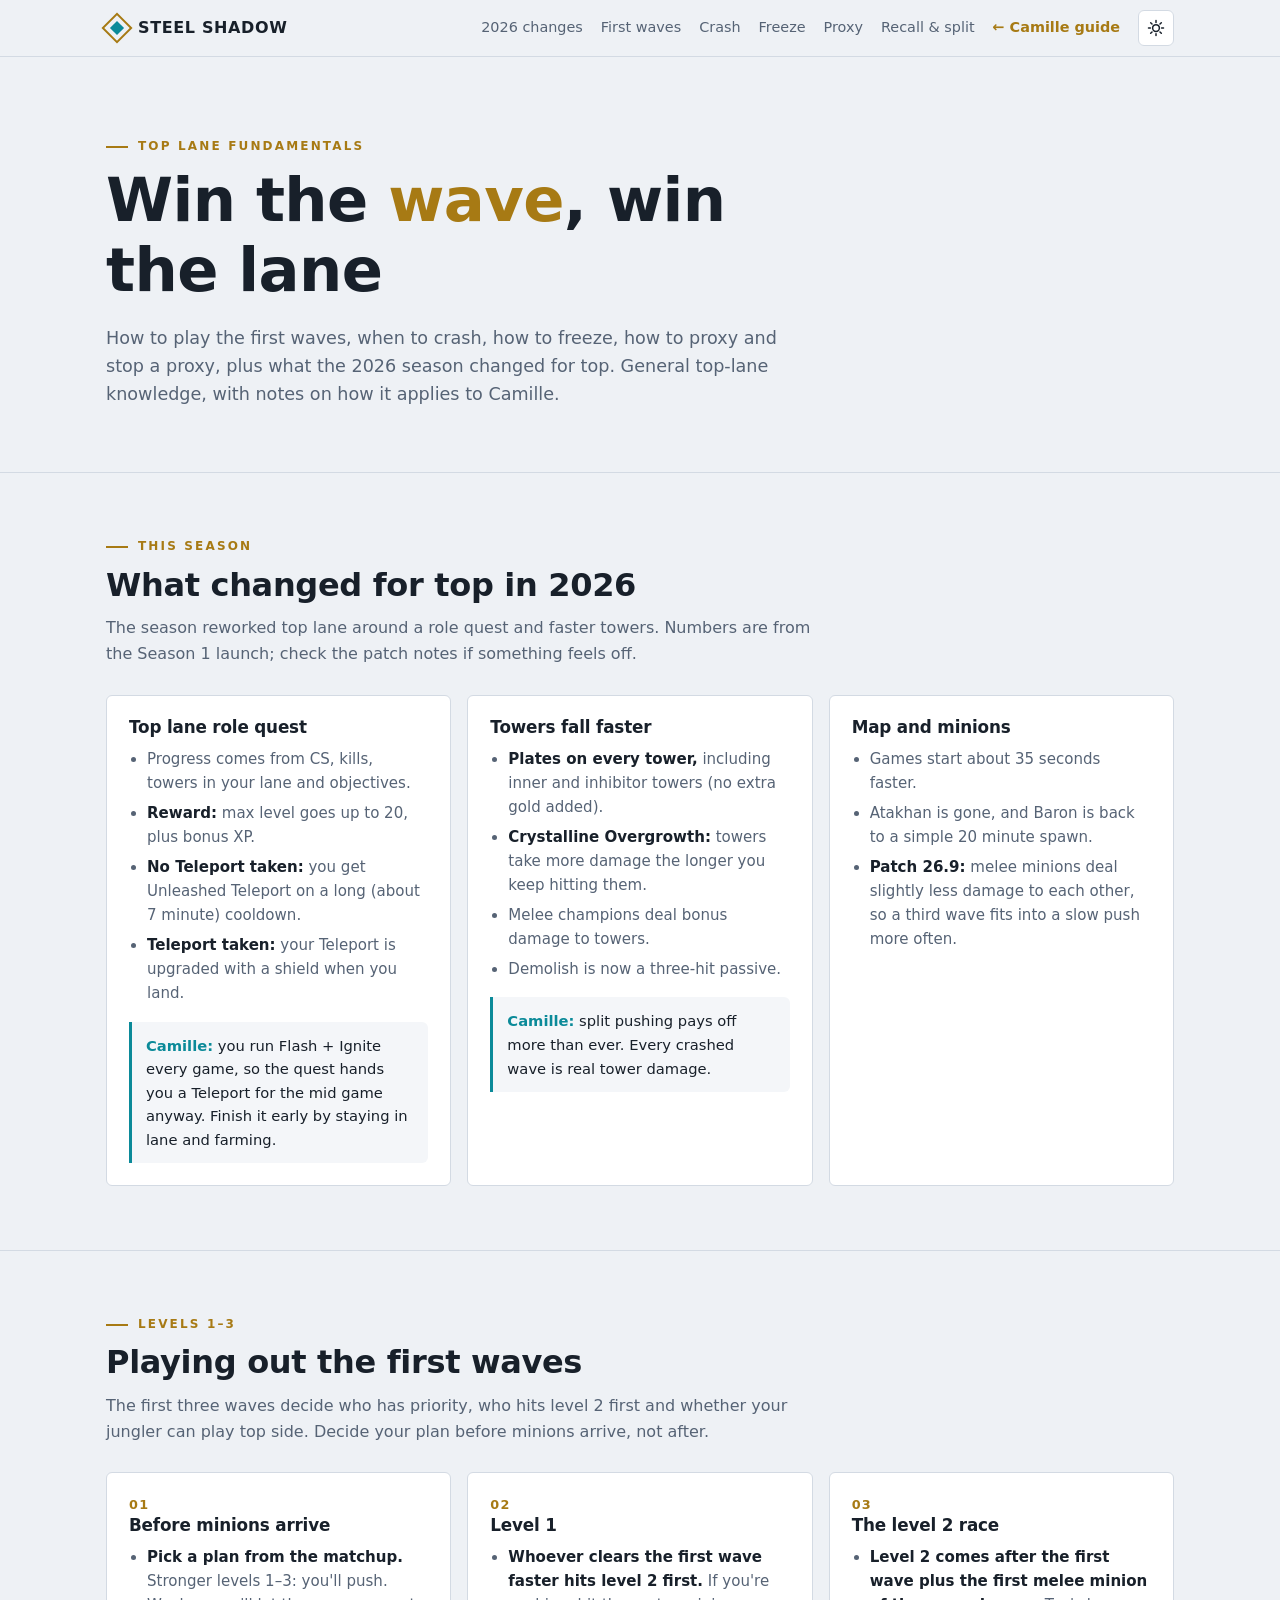
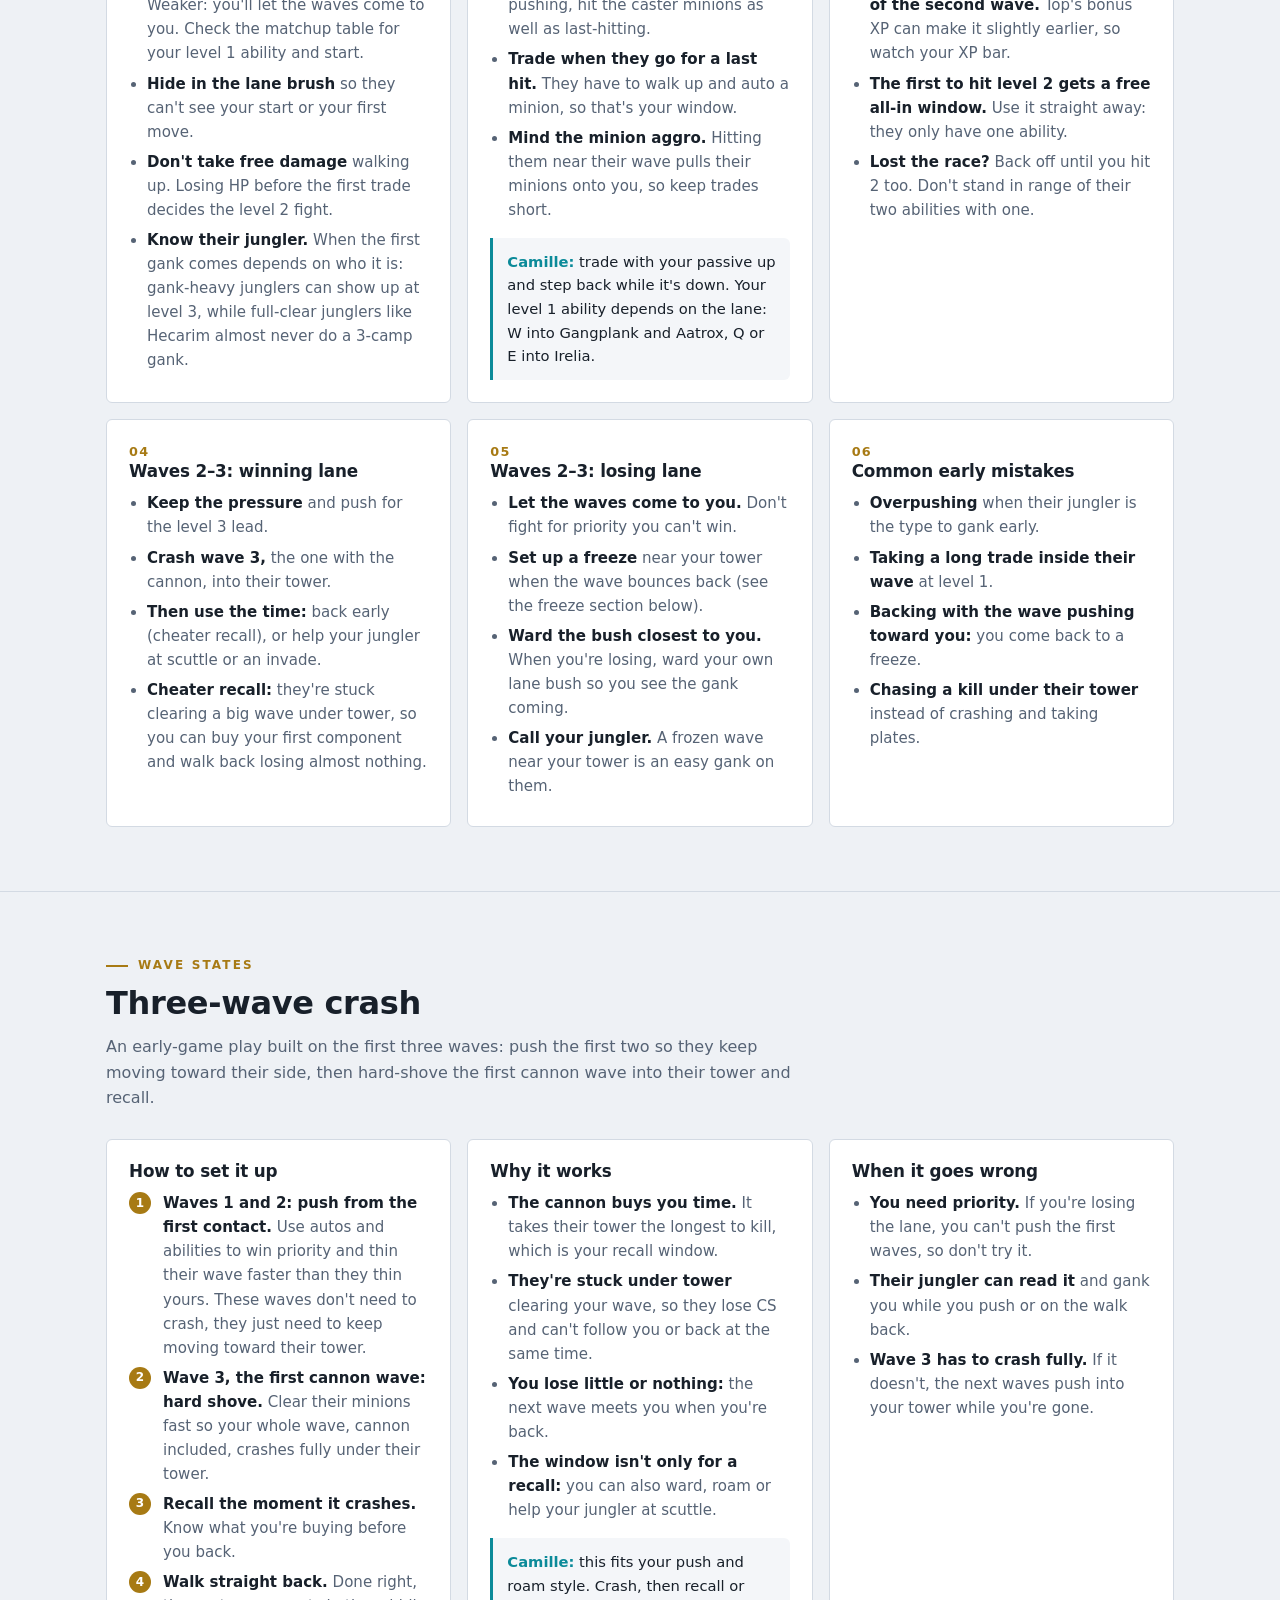
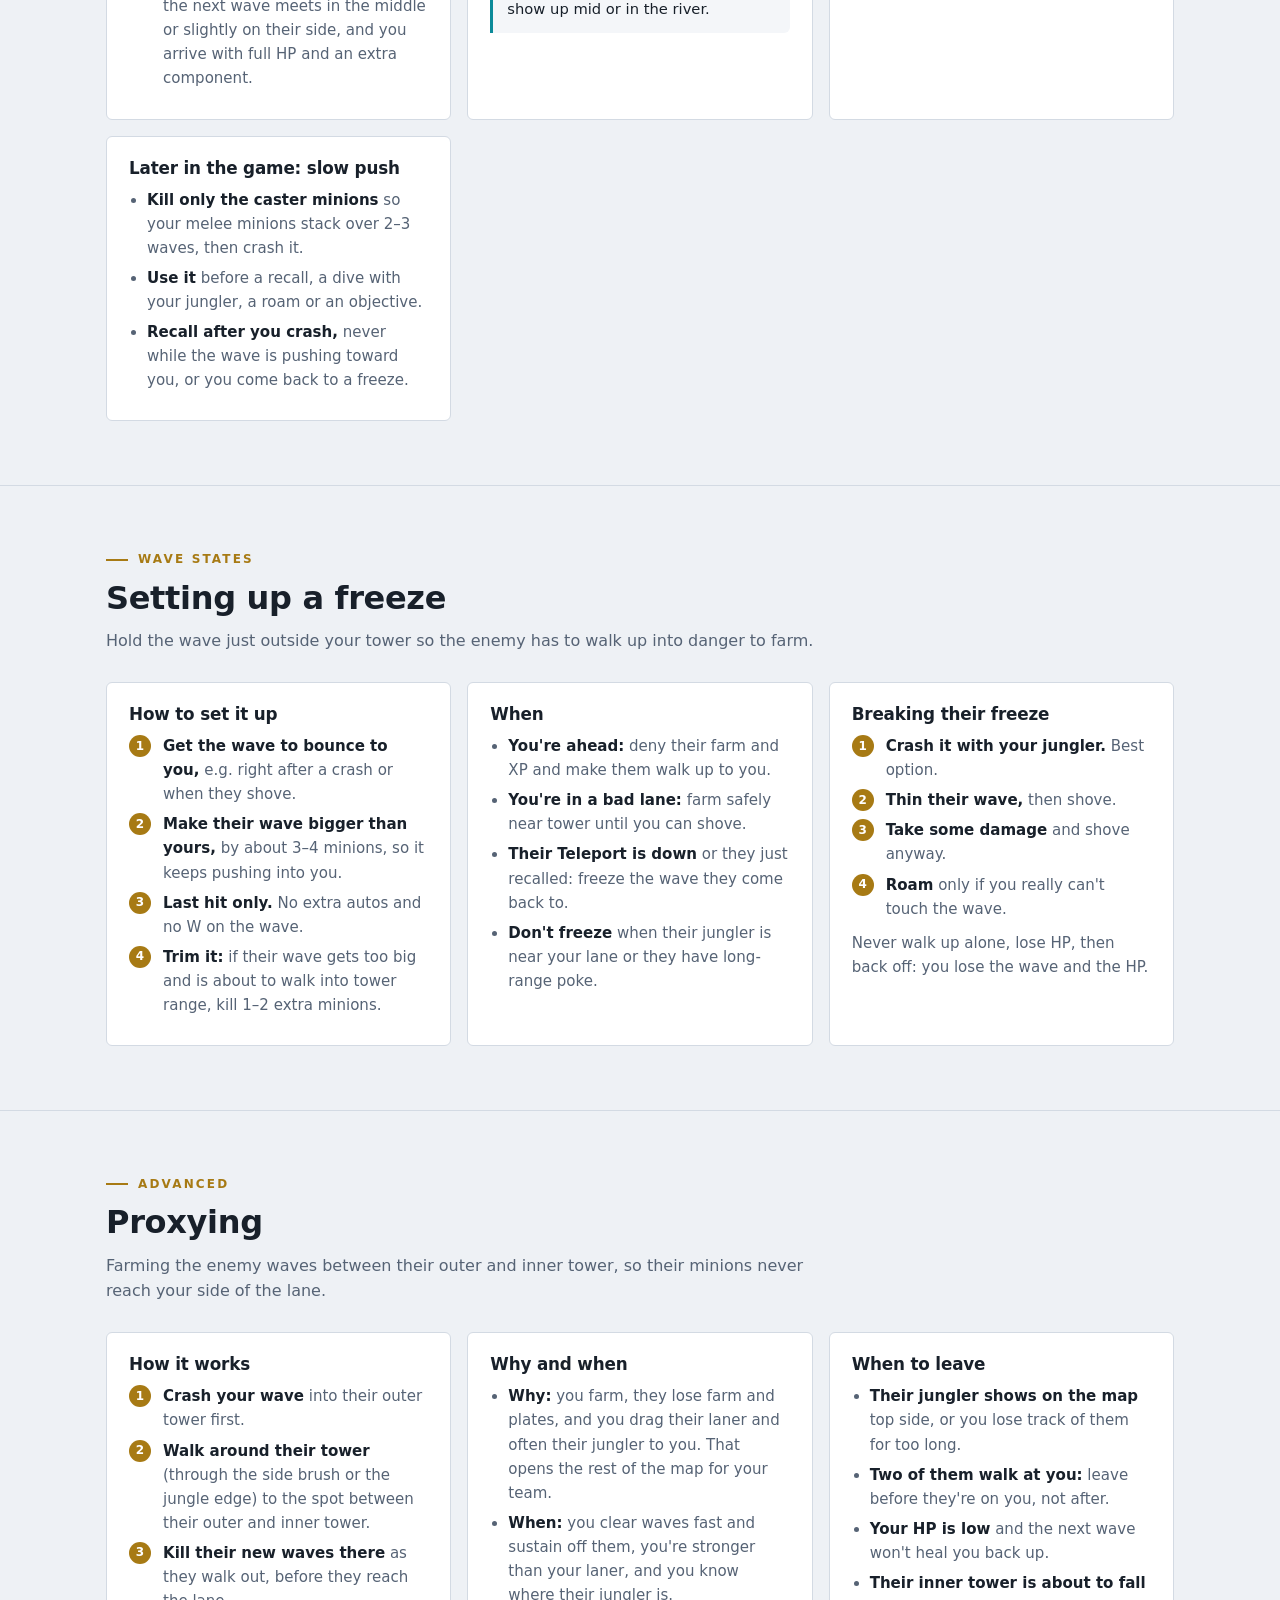
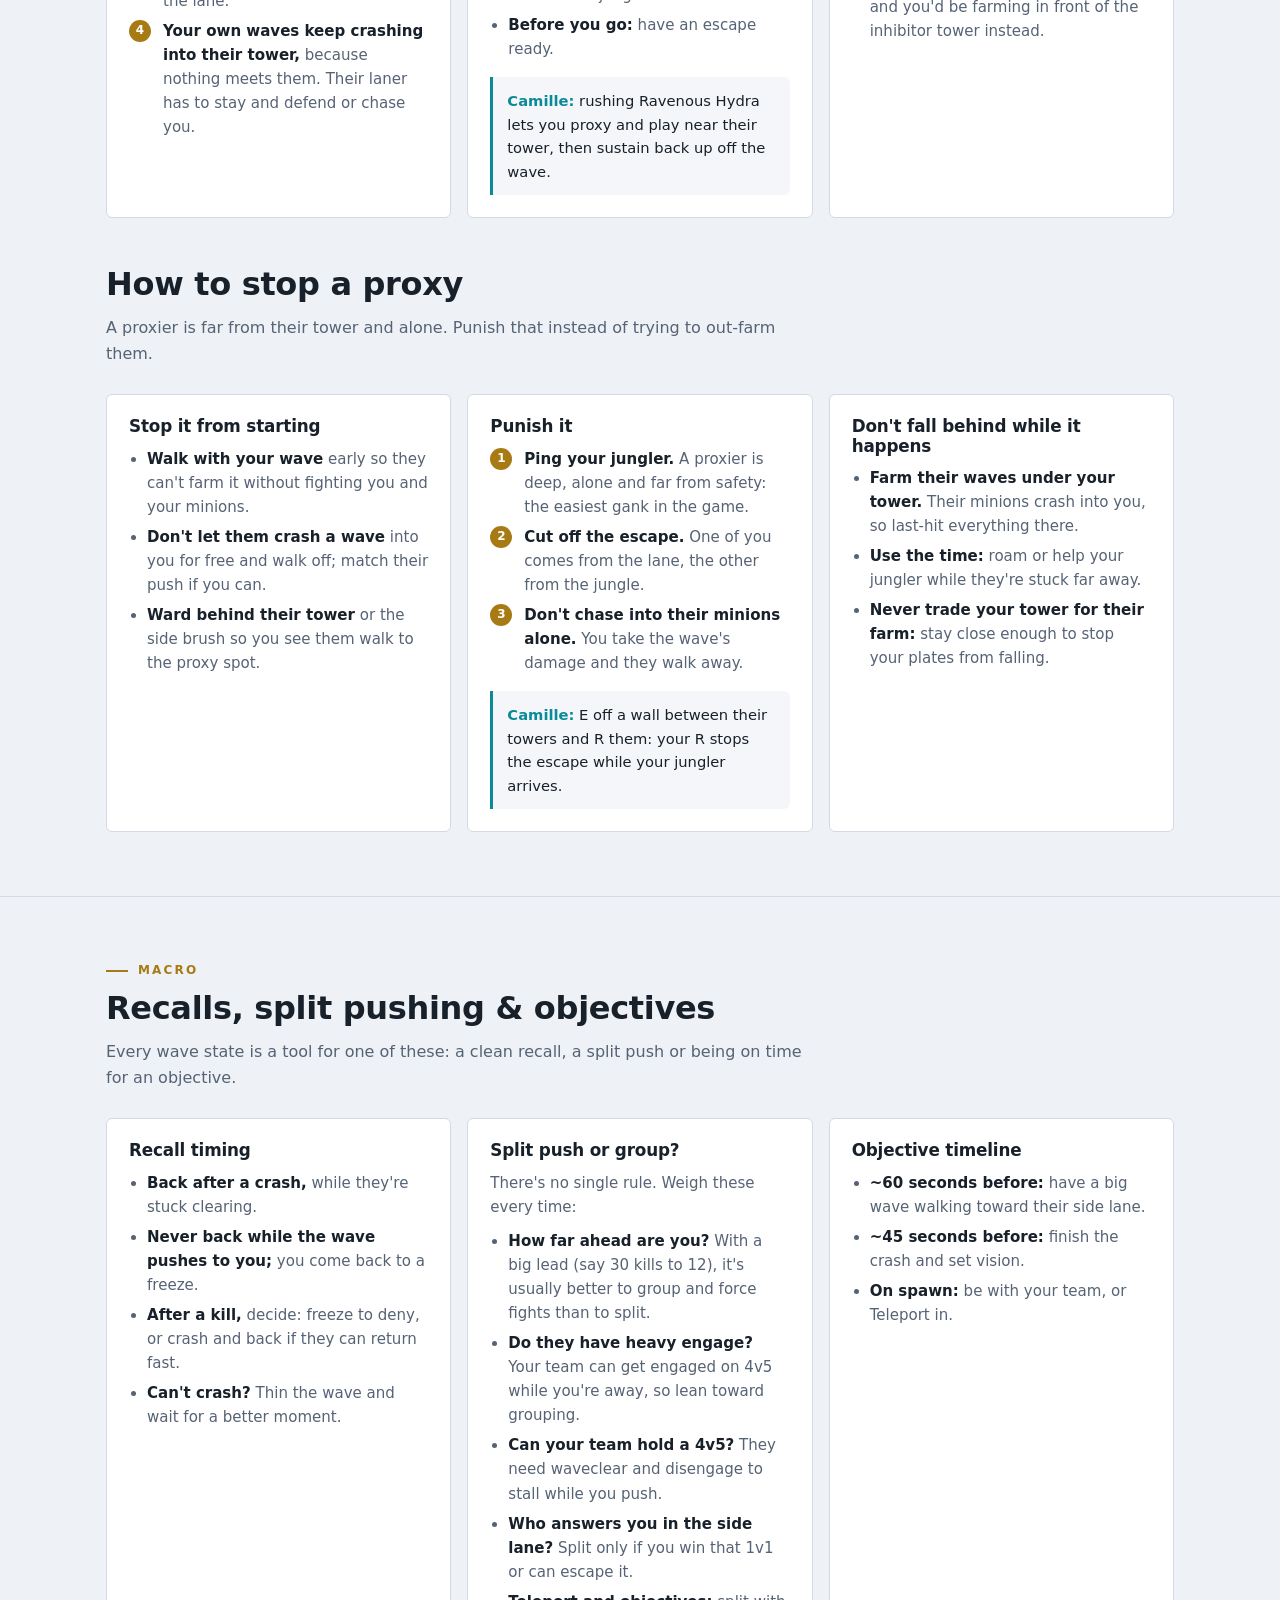
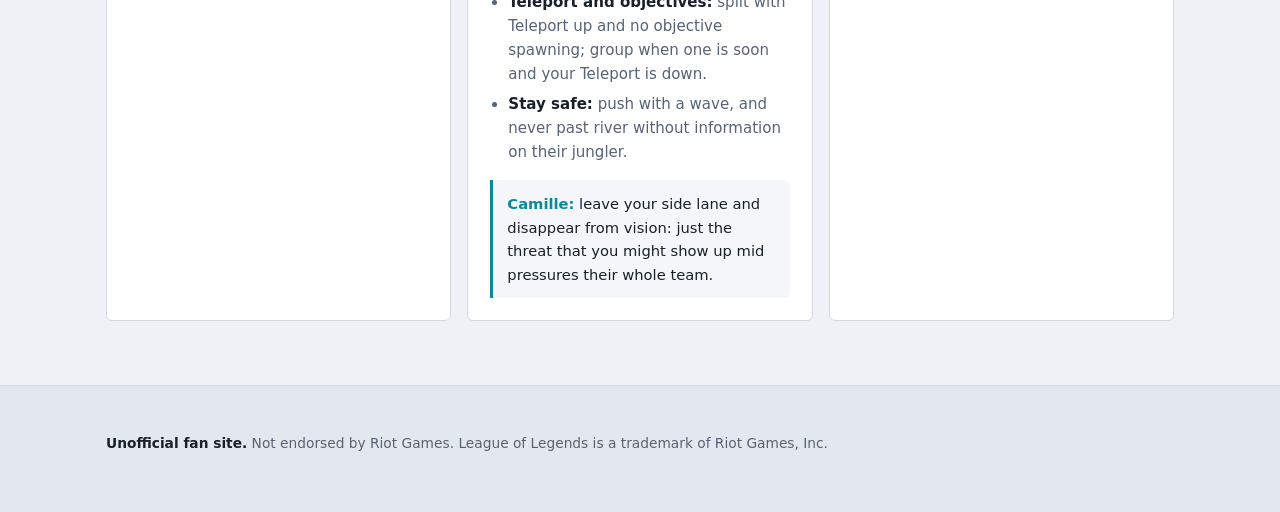
==== top-lane.html @ 6f28c581 "Add files via upload" ====
<!doctype html>
<html lang="en">
<head>
<meta charset="utf-8">
<meta name="viewport" content="width=device-width, initial-scale=1">
<title>Top Lane Fundamentals</title>
<meta name="description" content="Top lane wave management: three-wave crashes, freezing, proxying, recalls and split pushing, from a Grandmaster-peak Camille one-trick.">
<meta name="theme-color" content="#0f1419">
<meta property="og:type" content="website">
<meta property="og:url" content="https://holymolystar.github.io/camille-guide/top-lane.html">
<meta property="og:title" content="Top Lane Fundamentals">
<meta property="og:description" content="Wave management: three-wave crashes, freezing, proxying, recalls and split pushing.">
<meta property="og:image" content="https://holymolystar.github.io/camille-guide/og-image.png">
<meta name="twitter:card" content="summary_large_image">
<link rel="icon" type="image/svg+xml" href="data:image/svg+xml,%3Csvg xmlns='http://www.w3.org/2000/svg' viewBox='0 0 64 64'%3E%3Crect width='64' height='64' rx='12' fill='%230f1419'/%3E%3Cpolygon points='32,6 58,32 32,58 6,32' fill='none' stroke='%23d8b25a' stroke-width='5'/%3E%3Cpolygon points='32,20 44,32 32,44 20,32' fill='%234fd1e0'/%3E%3C/svg%3E">
<style>
  :root {
    --bg: #0f1419; --bg-2: #161d25; --surface: #1b232d; --surface-2: #222c38;
    --line: #2f3b49; --line-strong: #46556a; --text: #e6ebf0; --text-dim: #9aa7b6;
    --accent: #d8b25a; --accent-2: #4fd1e0; --accent-ink: #11161c;
    --shadow: 0 10px 30px rgba(0,0,0,.35); --radius: 6px;
    color-scheme: dark;
  }
  :root[data-theme="light"] {
    --bg: #eef1f5; --bg-2: #e3e8ee; --surface: #ffffff; --surface-2: #f4f6f9;
    --line: #d3dae3; --line-strong: #aeb9c7; --text: #18202a; --text-dim: #566375;
    --accent: #a77a14; --accent-2: #0b8a99; --accent-ink: #ffffff;
    --shadow: 0 10px 30px rgba(20,30,45,.10);
    color-scheme: light;
  }
  @media (prefers-color-scheme: light) {
    :root:not([data-theme="dark"]) {
      --bg: #eef1f5; --bg-2: #e3e8ee; --surface: #ffffff; --surface-2: #f4f6f9;
      --line: #d3dae3; --line-strong: #aeb9c7; --text: #18202a; --text-dim: #566375;
      --accent: #a77a14; --accent-2: #0b8a99; --accent-ink: #ffffff;
      --shadow: 0 10px 30px rgba(20,30,45,.10);
      color-scheme: light;
    }
  }
  * { box-sizing: border-box; }
  html { scroll-behavior: smooth; }
  body { margin: 0; background: var(--bg); color: var(--text);
    font: 16px/1.6 "Inter", "Segoe UI", system-ui, -apple-system, Roboto, Helvetica, Arial, sans-serif; -webkit-font-smoothing: antialiased; }
  a { color: var(--accent-2); }
  .wrap { max-width: 1100px; margin: 0 auto; padding: 0 16px; }
  section { padding: 64px 0; border-top: 1px solid var(--line); }
  h1, h2, h3 { line-height: 1.15; letter-spacing: -.01em; margin: 0; }
  h2 { font-size: clamp(1.5rem, 3vw, 2rem); }
  .eyebrow { font-size: .75rem; font-weight: 700; letter-spacing: .18em; text-transform: uppercase; color: var(--accent);
    margin-bottom: 10px; display: flex; align-items: center; gap: 10px; }
  .eyebrow::before { content: ""; width: 22px; height: 2px; background: var(--accent); }
  .section-lead { color: var(--text-dim); max-width: 70ch; margin: 12px 0 28px; }

  .topbar { position: sticky; top: 0; z-index: 50; background: color-mix(in srgb, var(--bg) 85%, transparent);
    backdrop-filter: blur(10px); border-bottom: 1px solid var(--line); }
  .topbar .wrap { display: flex; align-items: center; justify-content: space-between; height: 56px; gap: 12px; }
  .brand { display: flex; align-items: center; gap: 10px; font-weight: 700; letter-spacing: .04em; color: var(--text); text-decoration: none; }
  .brand-mark { width: 22px; height: 22px; position: relative; }
  .brand-mark::before, .brand-mark::after { content: ""; position: absolute; inset: 0; border: 2px solid var(--accent); transform: rotate(45deg); }
  .brand-mark::after { inset: 6px; background: var(--accent-2); border: 0; }
  .nav { display: flex; gap: 18px; align-items: center; }
  .nav a { color: var(--text-dim); text-decoration: none; font-size: .9rem; }
  .nav a:hover { color: var(--text); }
  .nav a.back { color: var(--accent); font-weight: 700; }
  @media (max-width: 760px) { .nav a:not(.back) { display: none; } }
  .icon-btn { background: var(--surface); color: var(--text); border: 1px solid var(--line); width: 36px; height: 36px;
    border-radius: var(--radius); cursor: pointer; display: grid; place-items: center; }
  .icon-btn:hover { border-color: var(--accent); }

  .hero { padding: 80px 0 64px; border-top: 0; }
  .hero h1 { font-size: clamp(2.2rem, 5.5vw, 3.8rem); font-weight: 800; max-width: 16ch; }
  .hero h1 span { color: var(--accent); }
  .hero p { color: var(--text-dim); font-size: 1.1rem; max-width: 60ch; margin: 18px 0 0; }

  .grid { display: grid; gap: 16px; grid-template-columns: repeat(auto-fit, minmax(280px, 1fr)); }
  .card { background: var(--surface); border: 1px solid var(--line); border-radius: var(--radius); padding: 22px; }
  .card h3 { font-size: 1.05rem; }
  .card .num { font-size: .8rem; font-weight: 800; color: var(--accent); letter-spacing: .1em; }
  .card ul, .card ol { margin: 10px 0 0; padding-left: 18px; color: var(--text-dim); font-size: .94rem; }
  .card li { margin-bottom: 6px; }
  .card li b { color: var(--text); }
  .card p { color: var(--text-dim); margin: 10px 0 0; font-size: .94rem; }
  .camille { margin-top: 16px; padding: 12px 14px; border-left: 3px solid var(--accent-2); background: var(--surface-2);
    border-radius: 0 var(--radius) var(--radius) 0; font-size: .92rem; color: var(--text); }
  .camille b { color: var(--accent-2); }
  .steps { counter-reset: s; list-style: none; padding: 0 !important; }
  .steps li { counter-increment: s; position: relative; padding-left: 34px; }
  .steps li::before { content: counter(s); position: absolute; left: 0; top: 1px; width: 22px; height: 22px; border-radius: 50%;
    background: var(--accent); color: var(--accent-ink); font-size: .75rem; font-weight: 800; display: grid; place-items: center; }

  footer { border-top: 1px solid var(--line); padding: 32px 0 44px; color: var(--text-dim); font-size: .86rem; background: var(--bg-2); }
  footer ul { margin: 8px 0 0; padding-left: 18px; }
  footer b { color: var(--text); }
</style>
</head>
<body>
<header class="topbar">
  <div class="wrap">
    <a class="brand" href="./"><span class="brand-mark" aria-hidden="true"></span> STEEL SHADOW</a>
    <nav class="nav">
      <a href="#season">2026 changes</a>
      <a href="#first-waves">First waves</a>
      <a href="#crash">Crash</a>
      <a href="#freeze">Freeze</a>
      <a href="#proxy">Proxy</a>
      <a href="#macro">Recall &amp; split</a>
      <a class="back" href="./">← Camille guide</a>
      <button class="icon-btn" id="themeToggle" type="button" aria-label="Toggle light and dark mode" title="Toggle theme">
        <svg width="18" height="18" viewBox="0 0 24 24" fill="none" stroke="currentColor" stroke-width="2" stroke-linecap="round"><circle cx="12" cy="12" r="4.5"/><path d="M12 2v2.5M12 19.5V22M2 12h2.5M19.5 12H22M4.9 4.9l1.8 1.8M17.3 17.3l1.8 1.8M4.9 19.1l1.8-1.8M17.3 6.7l1.8-1.8"/></svg>
      </button>
    </nav>
  </div>
</header>

<main>
  <section class="hero">
    <div class="wrap">
      <div class="eyebrow">Top lane fundamentals</div>
      <h1>Win the <span>wave</span>, win the lane</h1>
      <p>How to play the first waves, when to crash, how to freeze, how to proxy and stop a proxy, plus what the 2026 season changed for top. General top-lane knowledge, with notes on how it applies to Camille.</p>
    </div>
  </section>

  <!-- 2026 -->
  <section id="season">
    <div class="wrap">
      <div class="eyebrow">This season</div>
      <h2>What changed for top in 2026</h2>
      <p class="section-lead">The season reworked top lane around a role quest and faster towers. Numbers are from the Season 1 launch; check the patch notes if something feels off.</p>
      <div class="grid">
        <div class="card">
          <h3>Top lane role quest</h3>
          <ul>
            <li>Progress comes from CS, kills, towers in your lane and objectives.</li>
            <li><b>Reward:</b> max level goes up to 20, plus bonus XP.</li>
            <li><b>No Teleport taken:</b> you get Unleashed Teleport on a long (about 7 minute) cooldown.</li>
            <li><b>Teleport taken:</b> your Teleport is upgraded with a shield when you land.</li>
          </ul>
          <div class="camille"><b>Camille:</b> you run Flash + Ignite every game, so the quest hands you a Teleport for the mid game anyway. Finish it early by staying in lane and farming.</div>
        </div>
        <div class="card">
          <h3>Towers fall faster</h3>
          <ul>
            <li><b>Plates on every tower,</b> including inner and inhibitor towers (no extra gold added).</li>
            <li><b>Crystalline Overgrowth:</b> towers take more damage the longer you keep hitting them.</li>
            <li>Melee champions deal bonus damage to towers.</li>
            <li>Demolish is now a three-hit passive.</li>
          </ul>
          <div class="camille"><b>Camille:</b> split pushing pays off more than ever. Every crashed wave is real tower damage.</div>
        </div>
        <div class="card">
          <h3>Map and minions</h3>
          <ul>
            <li>Games start about 35 seconds faster.</li>
            <li>Atakhan is gone, and Baron is back to a simple 20 minute spawn.</li>
            <li><b>Patch 26.9:</b> melee minions deal slightly less damage to each other, so a third wave fits into a slow push more often.</li>
          </ul>
        </div>
      </div>
    </div>
  </section>

  <!-- FIRST WAVES -->
  <section id="first-waves">
    <div class="wrap">
      <div class="eyebrow">Levels 1–3</div>
      <h2>Playing out the first waves</h2>
      <p class="section-lead">The first three waves decide who has priority, who hits level 2 first and whether your jungler can play top side. Decide your plan before minions arrive, not after.</p>
      <div class="grid">
        <div class="card">
          <div class="num">01</div>
          <h3>Before minions arrive</h3>
          <ul>
            <li><b>Pick a plan from the matchup.</b> Stronger levels 1–3: you'll push. Weaker: you'll let the waves come to you. Check the matchup table for your level 1 ability and start.</li>
            <li><b>Hide in the lane brush</b> so they can't see your start or your first move.</li>
            <li><b>Don't take free damage</b> walking up. Losing HP before the first trade decides the level 2 fight.</li>
            <li><b>Know their jungler.</b> When the first gank comes depends on who it is: gank-heavy junglers can show up at level 3, while full-clear junglers like Hecarim almost never do a 3-camp gank.</li>
          </ul>
        </div>
        <div class="card">
          <div class="num">02</div>
          <h3>Level 1</h3>
          <ul>
            <li><b>Whoever clears the first wave faster hits level 2 first.</b> If you're pushing, hit the caster minions as well as last-hitting.</li>
            <li><b>Trade when they go for a last hit.</b> They have to walk up and auto a minion, so that's your window.</li>
            <li><b>Mind the minion aggro.</b> Hitting them near their wave pulls their minions onto you, so keep trades short.</li>
          </ul>
          <div class="camille"><b>Camille:</b> trade with your passive up and step back while it's down. Your level 1 ability depends on the lane: W into Gangplank and Aatrox, Q or E into Irelia.</div>
        </div>
        <div class="card">
          <div class="num">03</div>
          <h3>The level 2 race</h3>
          <ul>
            <li><b>Level 2 comes after the first wave plus the first melee minion of the second wave.</b> Top's bonus XP can make it slightly earlier, so watch your XP bar.</li>
            <li><b>The first to hit level 2 gets a free all-in window.</b> Use it straight away: they only have one ability.</li>
            <li><b>Lost the race?</b> Back off until you hit 2 too. Don't stand in range of their two abilities with one.</li>
          </ul>
        </div>
        <div class="card">
          <div class="num">04</div>
          <h3>Waves 2–3: winning lane</h3>
          <ul>
            <li><b>Keep the pressure</b> and push for the level 3 lead.</li>
            <li><b>Crash wave 3,</b> the one with the cannon, into their tower.</li>
            <li><b>Then use the time:</b> back early (cheater recall), or help your jungler at scuttle or an invade.</li>
            <li><b>Cheater recall:</b> they're stuck clearing a big wave under tower, so you can buy your first component and walk back losing almost nothing.</li>
          </ul>
        </div>
        <div class="card">
          <div class="num">05</div>
          <h3>Waves 2–3: losing lane</h3>
          <ul>
            <li><b>Let the waves come to you.</b> Don't fight for priority you can't win.</li>
            <li><b>Set up a freeze</b> near your tower when the wave bounces back (see the freeze section below).</li>
            <li><b>Ward the bush closest to you.</b> When you're losing, ward your own lane bush so you see the gank coming.</li>
            <li><b>Call your jungler.</b> A frozen wave near your tower is an easy gank on them.</li>
          </ul>
        </div>
        <div class="card">
          <div class="num">06</div>
          <h3>Common early mistakes</h3>
          <ul>
            <li><b>Overpushing</b> when their jungler is the type to gank early.</li>
            <li><b>Taking a long trade inside their wave</b> at level 1.</li>
            <li><b>Backing with the wave pushing toward you:</b> you come back to a freeze.</li>
            <li><b>Chasing a kill under their tower</b> instead of crashing and taking plates.</li>
          </ul>
        </div>
      </div>
    </div>
  </section>

  <!-- CRASH -->
  <section id="crash">
    <div class="wrap">
      <div class="eyebrow">Wave states</div>
      <h2>Three-wave crash</h2>
      <p class="section-lead">An early-game play built on the first three waves: push the first two so they keep moving toward their side, then hard-shove the first cannon wave into their tower and recall.</p>
      <div class="grid">
        <div class="card">
          <h3>How to set it up</h3>
          <ol class="steps">
            <li><b>Waves 1 and 2: push from the first contact.</b> Use autos and abilities to win priority and thin their wave faster than they thin yours. These waves don't need to crash, they just need to keep moving toward their tower.</li>
            <li><b>Wave 3, the first cannon wave: hard shove.</b> Clear their minions fast so your whole wave, cannon included, crashes fully under their tower.</li>
            <li><b>Recall the moment it crashes.</b> Know what you're buying before you back.</li>
            <li><b>Walk straight back.</b> Done right, the next wave meets in the middle or slightly on their side, and you arrive with full HP and an extra component.</li>
          </ol>
        </div>
        <div class="card">
          <h3>Why it works</h3>
          <ul>
            <li><b>The cannon buys you time.</b> It takes their tower the longest to kill, which is your recall window.</li>
            <li><b>They're stuck under tower</b> clearing your wave, so they lose CS and can't follow you or back at the same time.</li>
            <li><b>You lose little or nothing:</b> the next wave meets you when you're back.</li>
            <li><b>The window isn't only for a recall:</b> you can also ward, roam or help your jungler at scuttle.</li>
          </ul>
          <div class="camille"><b>Camille:</b> this fits your push and roam style. Crash, then recall or show up mid or in the river.</div>
        </div>
        <div class="card">
          <h3>When it goes wrong</h3>
          <ul>
            <li><b>You need priority.</b> If you're losing the lane, you can't push the first waves, so don't try it.</li>
            <li><b>Their jungler can read it</b> and gank you while you push or on the walk back.</li>
            <li><b>Wave 3 has to crash fully.</b> If it doesn't, the next waves push into your tower while you're gone.</li>
          </ul>
        </div>
        <div class="card">
          <h3>Later in the game: slow push</h3>
          <ul>
            <li><b>Kill only the caster minions</b> so your melee minions stack over 2–3 waves, then crash it.</li>
            <li><b>Use it</b> before a recall, a dive with your jungler, a roam or an objective.</li>
            <li><b>Recall after you crash,</b> never while the wave is pushing toward you, or you come back to a freeze.</li>
          </ul>
        </div>
      </div>
    </div>
  </section>

  <!-- FREEZE -->
  <section id="freeze">
    <div class="wrap">
      <div class="eyebrow">Wave states</div>
      <h2>Setting up a freeze</h2>
      <p class="section-lead">Hold the wave just outside your tower so the enemy has to walk up into danger to farm.</p>
      <div class="grid">
        <div class="card">
          <h3>How to set it up</h3>
          <ol class="steps">
            <li><b>Get the wave to bounce to you,</b> e.g. right after a crash or when they shove.</li>
            <li><b>Make their wave bigger than yours,</b> by about 3–4 minions, so it keeps pushing into you.</li>
            <li><b>Last hit only.</b> No extra autos and no W on the wave.</li>
            <li><b>Trim it:</b> if their wave gets too big and is about to walk into tower range, kill 1–2 extra minions.</li>
          </ol>
        </div>
        <div class="card">
          <h3>When</h3>
          <ul>
            <li><b>You're ahead:</b> deny their farm and XP and make them walk up to you.</li>
            <li><b>You're in a bad lane:</b> farm safely near tower until you can shove.</li>
            <li><b>Their Teleport is down</b> or they just recalled: freeze the wave they come back to.</li>
            <li><b>Don't freeze</b> when their jungler is near your lane or they have long-range poke.</li>
          </ul>
        </div>
        <div class="card">
          <h3>Breaking their freeze</h3>
          <ol class="steps">
            <li><b>Crash it with your jungler.</b> Best option.</li>
            <li><b>Thin their wave,</b> then shove.</li>
            <li><b>Take some damage</b> and shove anyway.</li>
            <li><b>Roam</b> only if you really can't touch the wave.</li>
          </ol>
          <p>Never walk up alone, lose HP, then back off: you lose the wave and the HP.</p>
        </div>
      </div>
    </div>
  </section>

  <!-- PROXY -->
  <section id="proxy">
    <div class="wrap">
      <div class="eyebrow">Advanced</div>
      <h2>Proxying</h2>
      <p class="section-lead">Farming the enemy waves between their outer and inner tower, so their minions never reach your side of the lane.</p>
      <div class="grid">
        <div class="card">
          <h3>How it works</h3>
          <ol class="steps">
            <li><b>Crash your wave</b> into their outer tower first.</li>
            <li><b>Walk around their tower</b> (through the side brush or the jungle edge) to the spot between their outer and inner tower.</li>
            <li><b>Kill their new waves there</b> as they walk out, before they reach the lane.</li>
            <li><b>Your own waves keep crashing into their tower,</b> because nothing meets them. Their laner has to stay and defend or chase you.</li>
          </ol>
        </div>
        <div class="card">
          <h3>Why and when</h3>
          <ul>
            <li><b>Why:</b> you farm, they lose farm and plates, and you drag their laner and often their jungler to you. That opens the rest of the map for your team.</li>
            <li><b>When:</b> you clear waves fast and sustain off them, you're stronger than your laner, and you know where their jungler is.</li>
            <li><b>Before you go:</b> have an escape ready.</li>
          </ul>
          <div class="camille"><b>Camille:</b> rushing Ravenous Hydra lets you proxy and play near their tower, then sustain back up off the wave.</div>
        </div>
        <div class="card">
          <h3>When to leave</h3>
          <ul>
            <li><b>Their jungler shows on the map</b> top side, or you lose track of them for too long.</li>
            <li><b>Two of them walk at you:</b> leave before they're on you, not after.</li>
            <li><b>Your HP is low</b> and the next wave won't heal you back up.</li>
            <li><b>Their inner tower is about to fall</b> and you'd be farming in front of the inhibitor tower instead.</li>
          </ul>
        </div>
      </div>

      <h2 style="margin-top:48px">How to stop a proxy</h2>
      <p class="section-lead">A proxier is far from their tower and alone. Punish that instead of trying to out-farm them.</p>
      <div class="grid">
        <div class="card">
          <h3>Stop it from starting</h3>
          <ul>
            <li><b>Walk with your wave</b> early so they can't farm it without fighting you and your minions.</li>
            <li><b>Don't let them crash a wave</b> into you for free and walk off; match their push if you can.</li>
            <li><b>Ward behind their tower</b> or the side brush so you see them walk to the proxy spot.</li>
          </ul>
        </div>
        <div class="card">
          <h3>Punish it</h3>
          <ol class="steps">
            <li><b>Ping your jungler.</b> A proxier is deep, alone and far from safety: the easiest gank in the game.</li>
            <li><b>Cut off the escape.</b> One of you comes from the lane, the other from the jungle.</li>
            <li><b>Don't chase into their minions alone.</b> You take the wave's damage and they walk away.</li>
          </ol>
          <div class="camille"><b>Camille:</b> E off a wall between their towers and R them: your R stops the escape while your jungler arrives.</div>
        </div>
        <div class="card">
          <h3>Don't fall behind while it happens</h3>
          <ul>
            <li><b>Farm their waves under your tower.</b> Their minions crash into you, so last-hit everything there.</li>
            <li><b>Use the time:</b> roam or help your jungler while they're stuck far away.</li>
            <li><b>Never trade your tower for their farm:</b> stay close enough to stop your plates from falling.</li>
          </ul>
        </div>
      </div>
    </div>
  </section>

  <!-- MACRO -->
  <section id="macro">
    <div class="wrap">
      <div class="eyebrow">Macro</div>
      <h2>Recalls, split pushing &amp; objectives</h2>
      <p class="section-lead">Every wave state is a tool for one of these: a clean recall, a split push or being on time for an objective.</p>
      <div class="grid">
        <div class="card">
          <h3>Recall timing</h3>
          <ul>
            <li><b>Back after a crash,</b> while they're stuck clearing.</li>
            <li><b>Never back while the wave pushes to you;</b> you come back to a freeze.</li>
            <li><b>After a kill,</b> decide: freeze to deny, or crash and back if they can return fast.</li>
            <li><b>Can't crash?</b> Thin the wave and wait for a better moment.</li>
          </ul>
        </div>
        <div class="card">
          <h3>Split push or group?</h3>
          <p>There's no single rule. Weigh these every time:</p>
          <ul>
            <li><b>How far ahead are you?</b> With a big lead (say 30 kills to 12), it's usually better to group and force fights than to split.</li>
            <li><b>Do they have heavy engage?</b> Your team can get engaged on 4v5 while you're away, so lean toward grouping.</li>
            <li><b>Can your team hold a 4v5?</b> They need waveclear and disengage to stall while you push.</li>
            <li><b>Who answers you in the side lane?</b> Split only if you win that 1v1 or can escape it.</li>
            <li><b>Teleport and objectives:</b> split with Teleport up and no objective spawning; group when one is soon and your Teleport is down.</li>
            <li><b>Stay safe:</b> push with a wave, and never past river without information on their jungler.</li>
          </ul>
          <div class="camille"><b>Camille:</b> leave your side lane and disappear from vision: just the threat that you might show up mid pressures their whole team.</div>
        </div>
        <div class="card">
          <h3>Objective timeline</h3>
          <ul>
            <li><b>~60 seconds before:</b> have a big wave walking toward their side lane.</li>
            <li><b>~45 seconds before:</b> finish the crash and set vision.</li>
            <li><b>On spawn:</b> be with your team, or Teleport in.</li>
          </ul>
        </div>
      </div>
    </div>
  </section>
</main>

<footer>
  <div class="wrap">
    <p><b>Unofficial fan site.</b> Not endorsed by Riot Games. League of Legends is a trademark of Riot Games, Inc.</p>
  </div>
</footer>

<script>
(function () {
  let saved = null;
  try { saved = localStorage.getItem("camille-theme"); } catch (e) {}
  if (saved) document.documentElement.dataset.theme = saved;
  document.getElementById("themeToggle").addEventListener("click", () => {
    const current = document.documentElement.dataset.theme ||
      (matchMedia("(prefers-color-scheme: light)").matches ? "light" : "dark");
    const next = current === "light" ? "dark" : "light";
    document.documentElement.dataset.theme = next;
    try { localStorage.setItem("camille-theme", next); } catch (e) {}
  });
})();
</script>
</body>
</html>
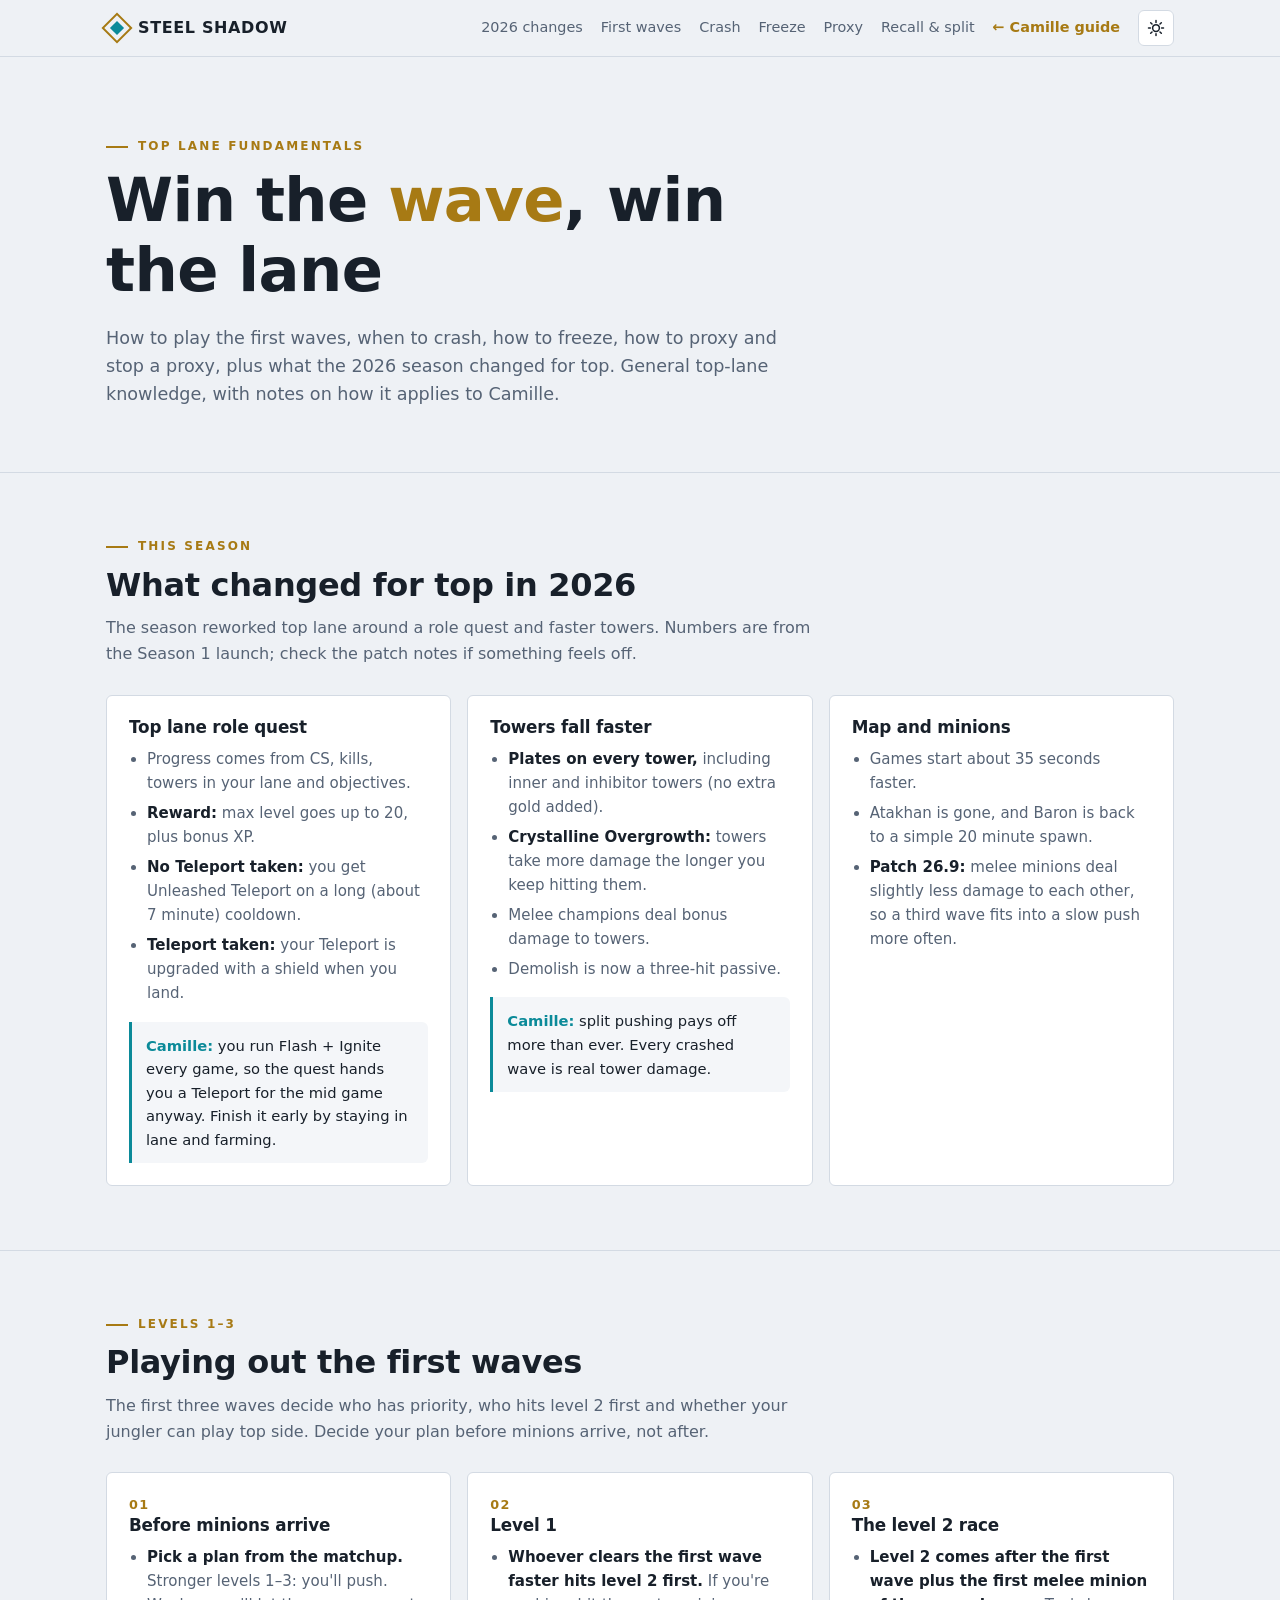
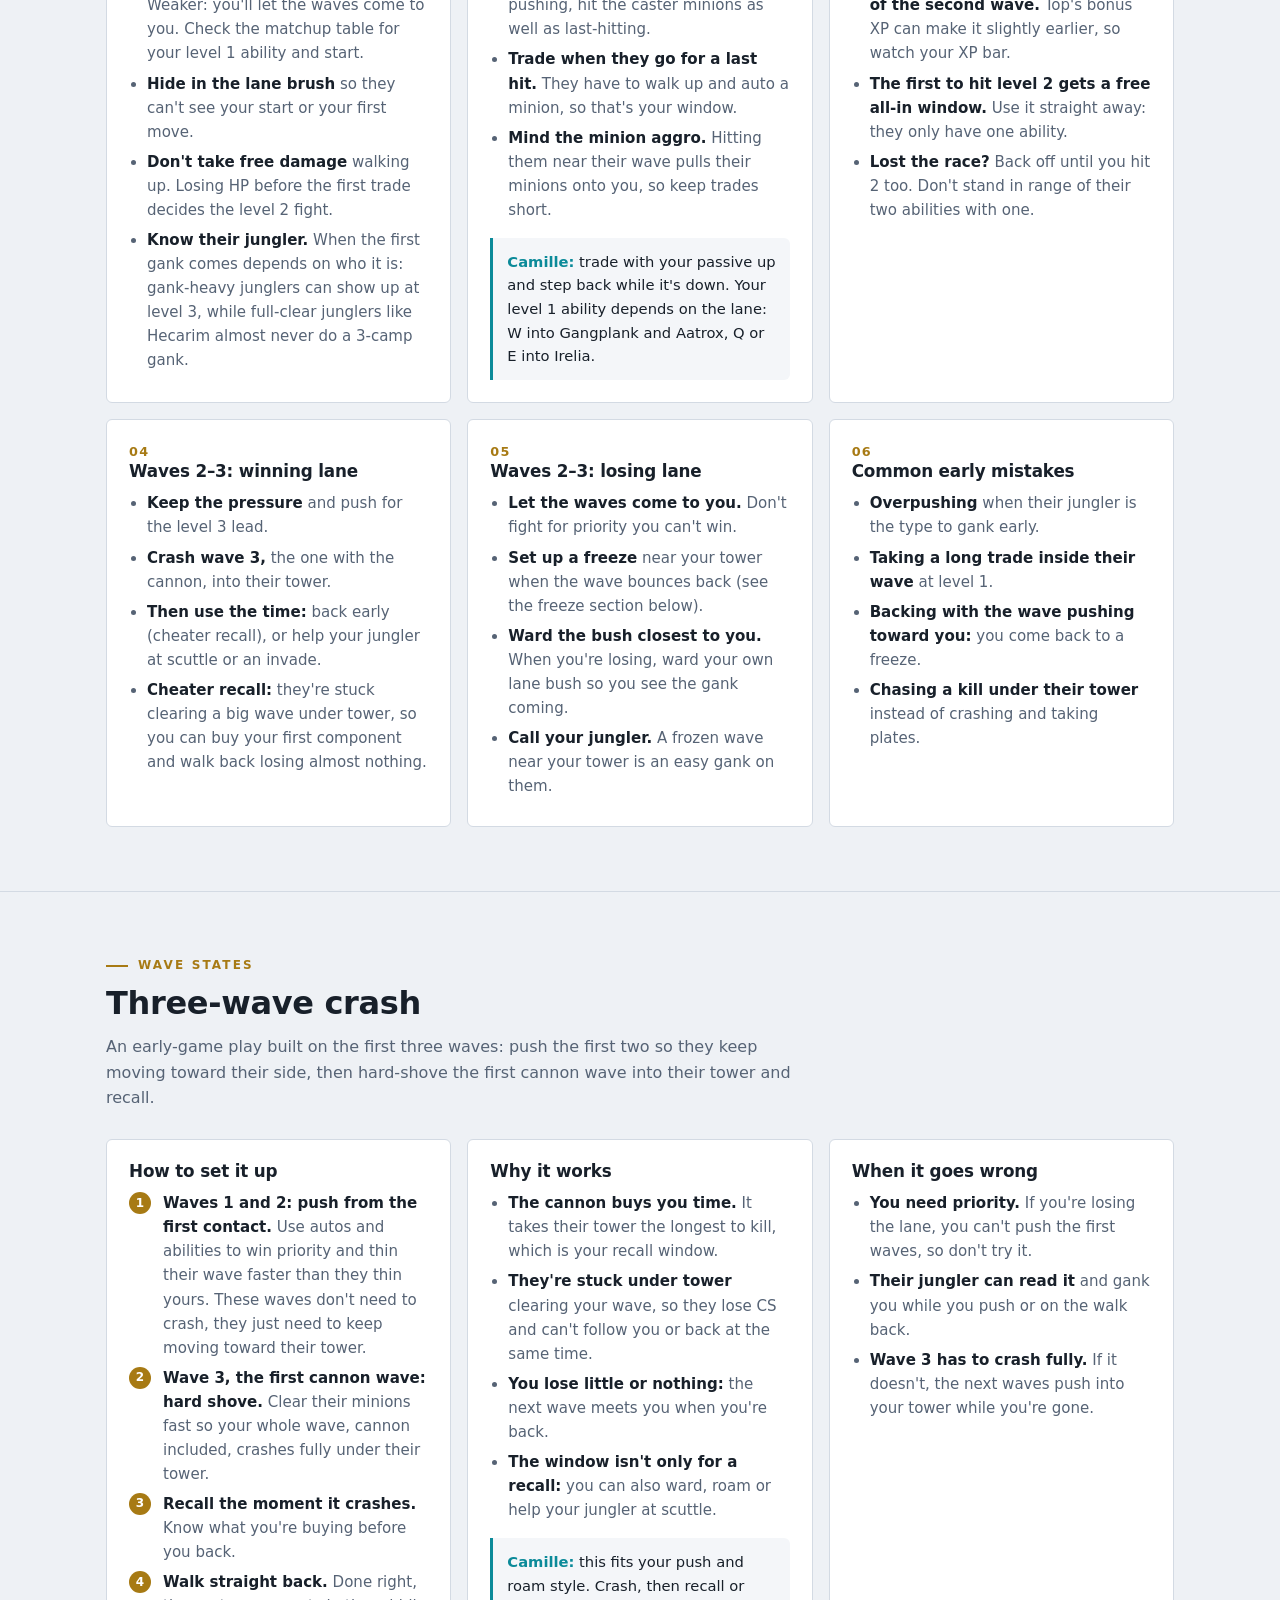
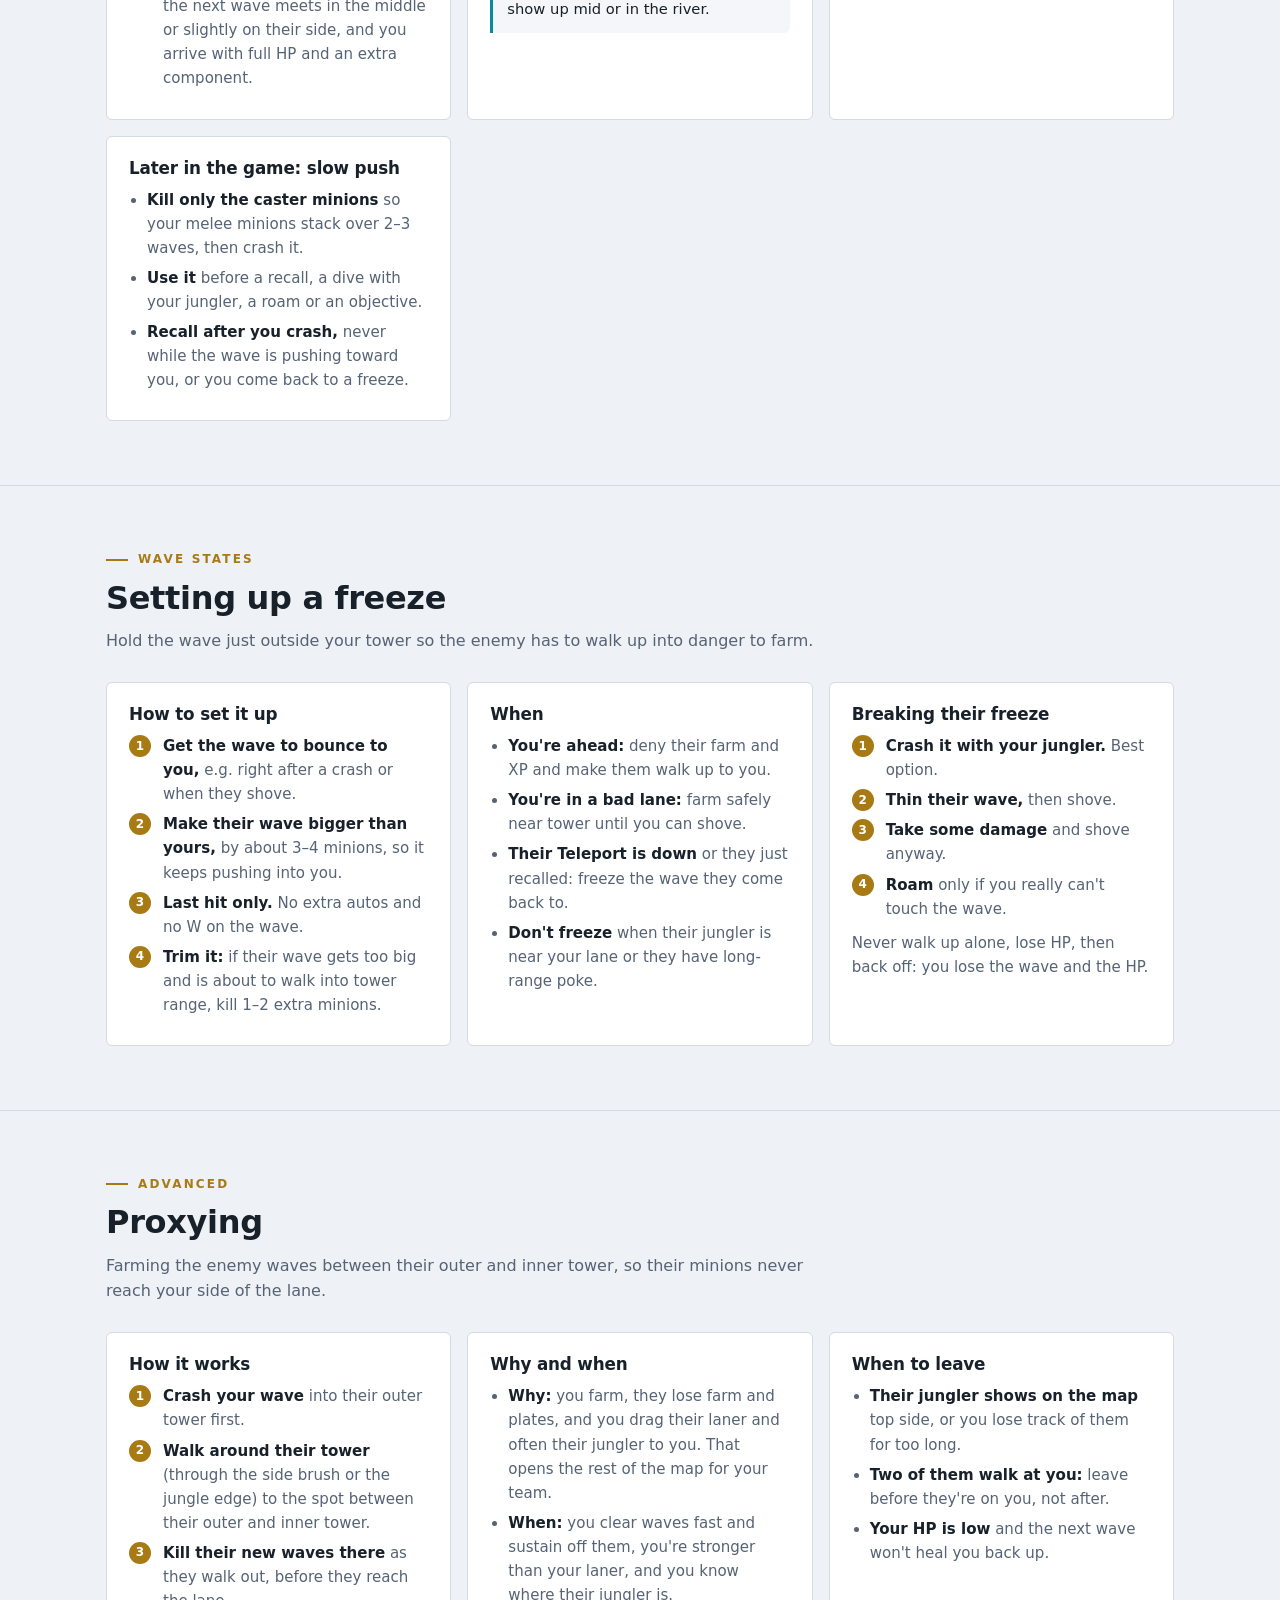
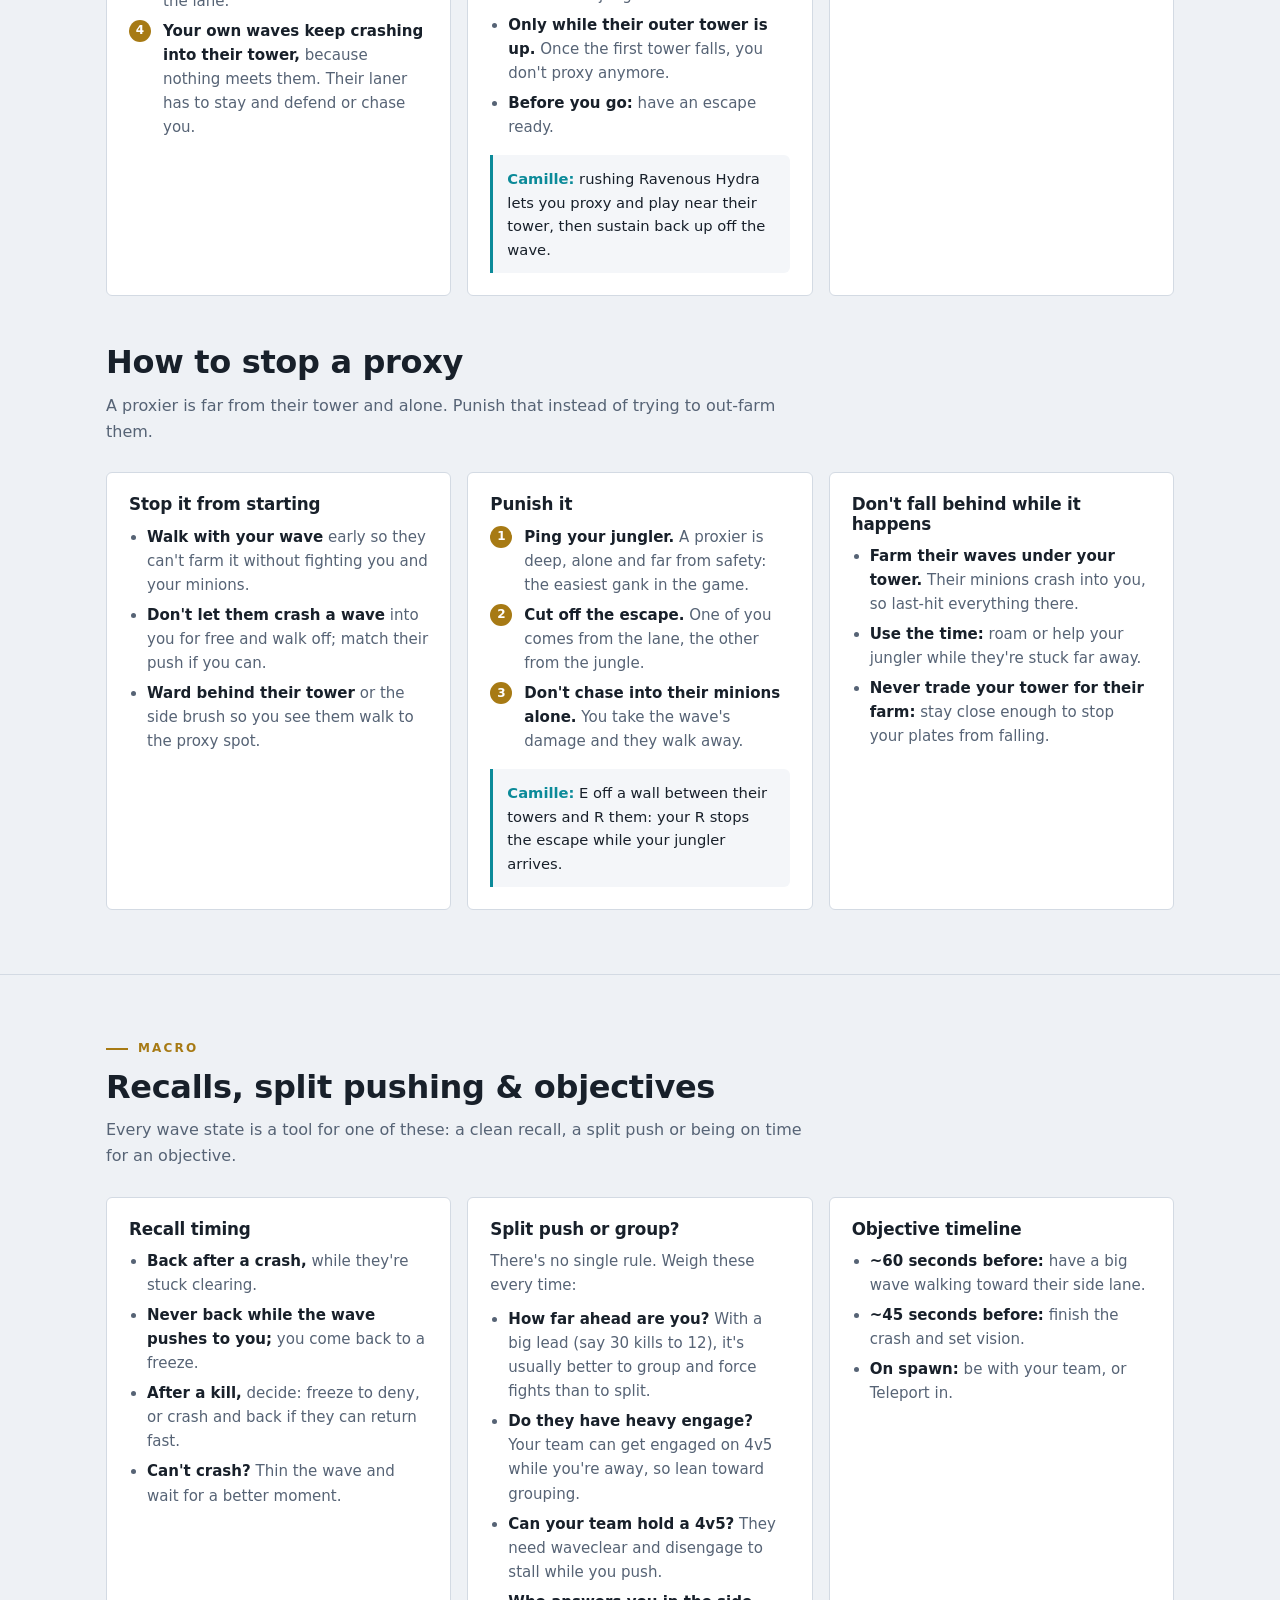
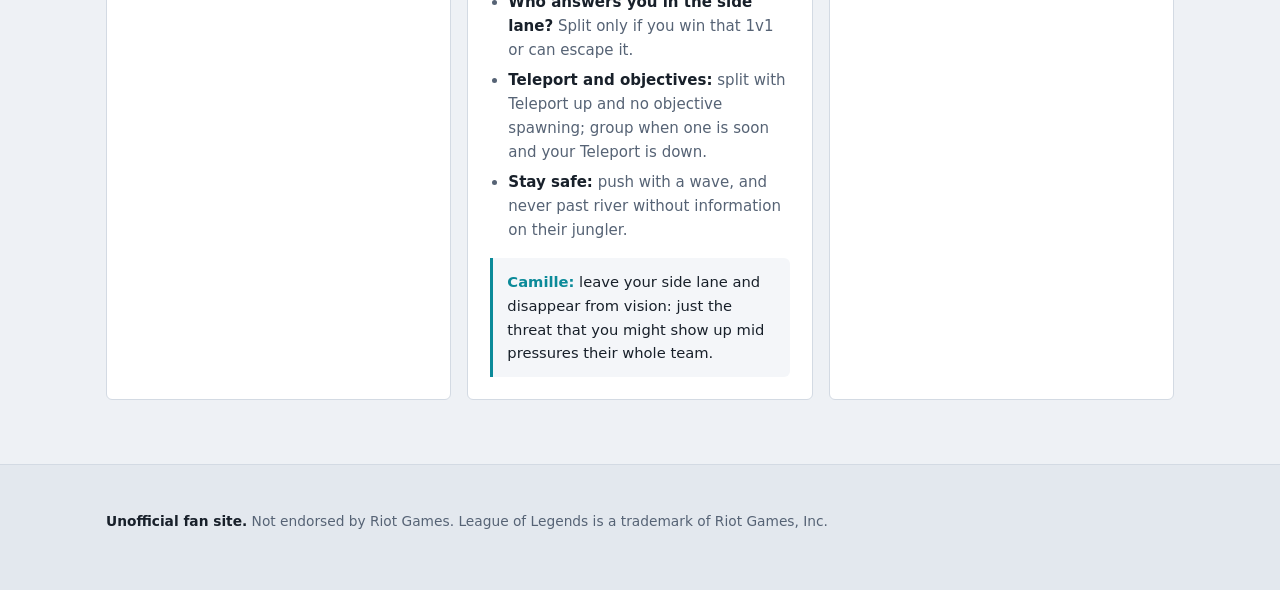
==== commit 6387e6c3: "Add files via upload" ====
--- a/top-lane.html
+++ b/top-lane.html
@@ -336,6 +336,7 @@
           <ul>
             <li><b>Why:</b> you farm, they lose farm and plates, and you drag their laner and often their jungler to you. That opens the rest of the map for your team.</li>
             <li><b>When:</b> you clear waves fast and sustain off them, you're stronger than your laner, and you know where their jungler is.</li>
+            <li><b>Only while their outer tower is up.</b> Once the first tower falls, you don't proxy anymore.</li>
             <li><b>Before you go:</b> have an escape ready.</li>
           </ul>
           <div class="camille"><b>Camille:</b> rushing Ravenous Hydra lets you proxy and play near their tower, then sustain back up off the wave.</div>
@@ -346,7 +347,6 @@
             <li><b>Their jungler shows on the map</b> top side, or you lose track of them for too long.</li>
             <li><b>Two of them walk at you:</b> leave before they're on you, not after.</li>
             <li><b>Your HP is low</b> and the next wave won't heal you back up.</li>
-            <li><b>Their inner tower is about to fall</b> and you'd be farming in front of the inhibitor tower instead.</li>
           </ul>
         </div>
       </div>
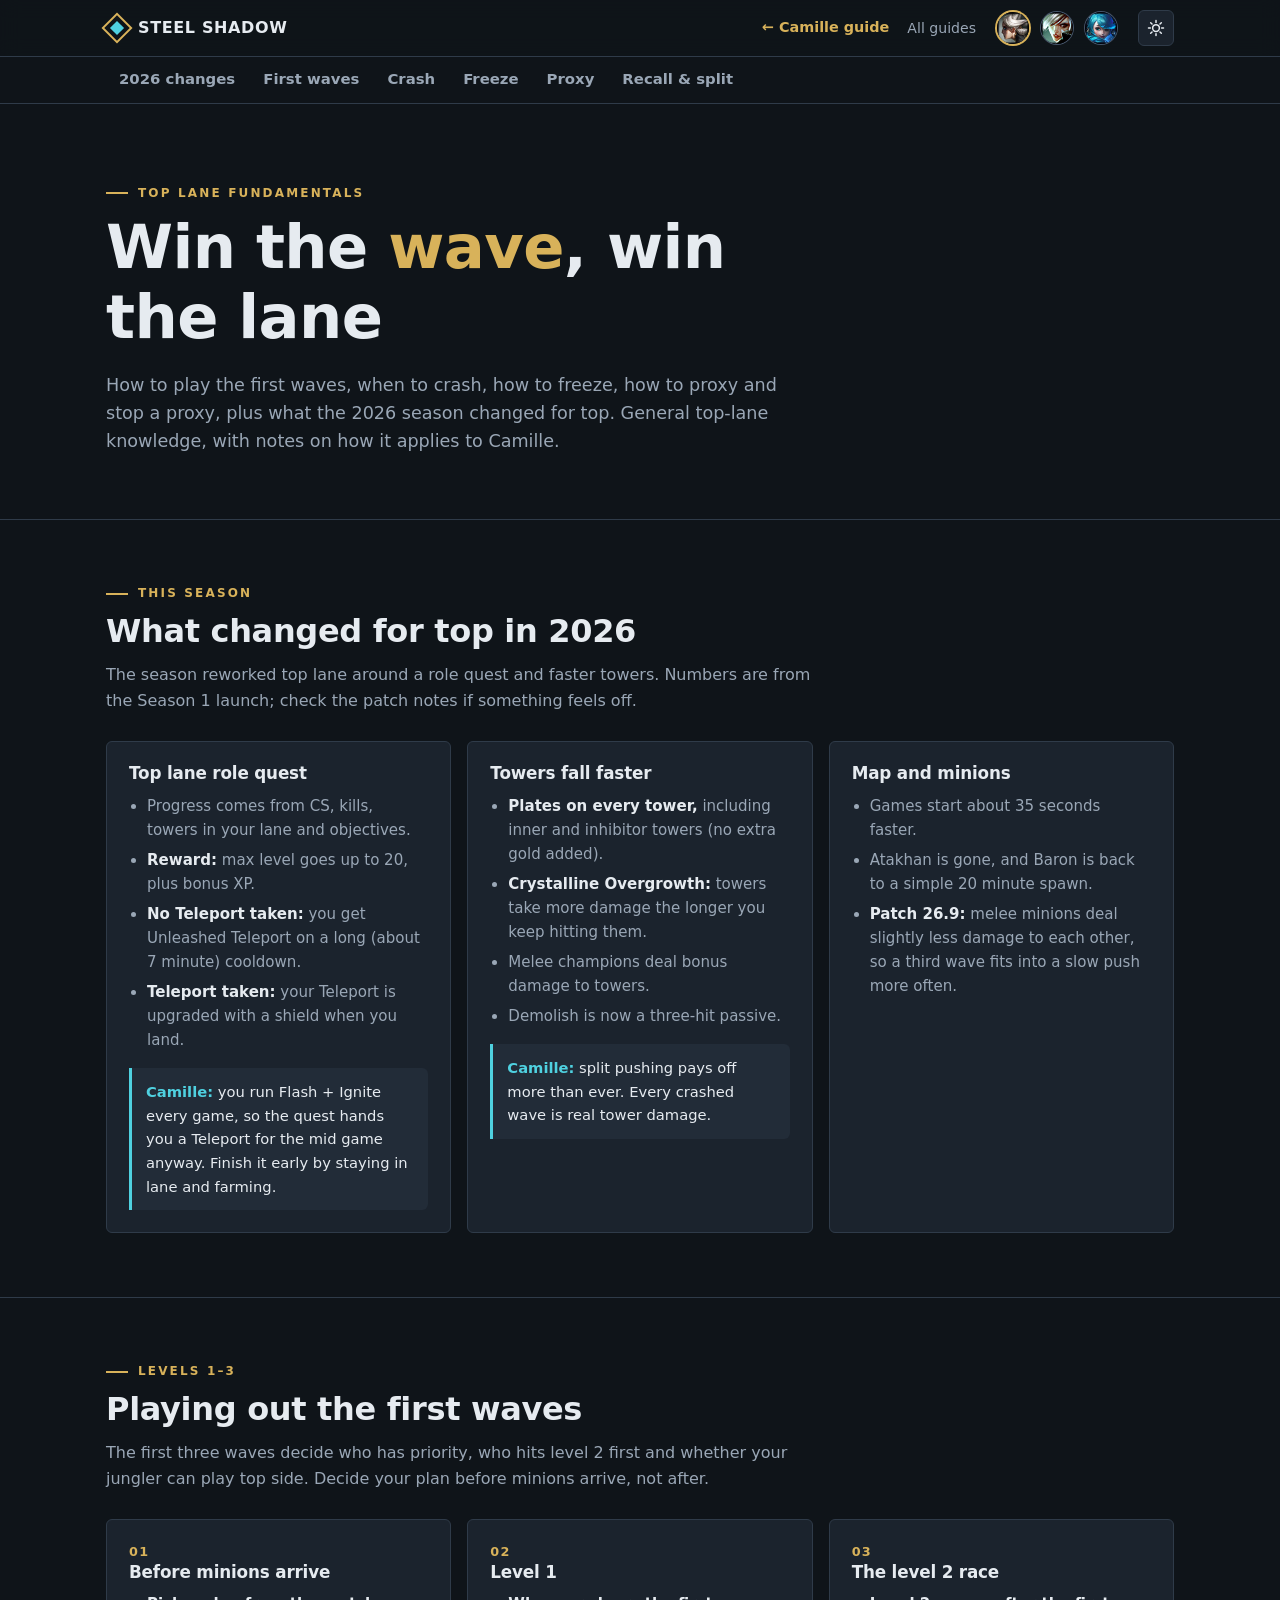
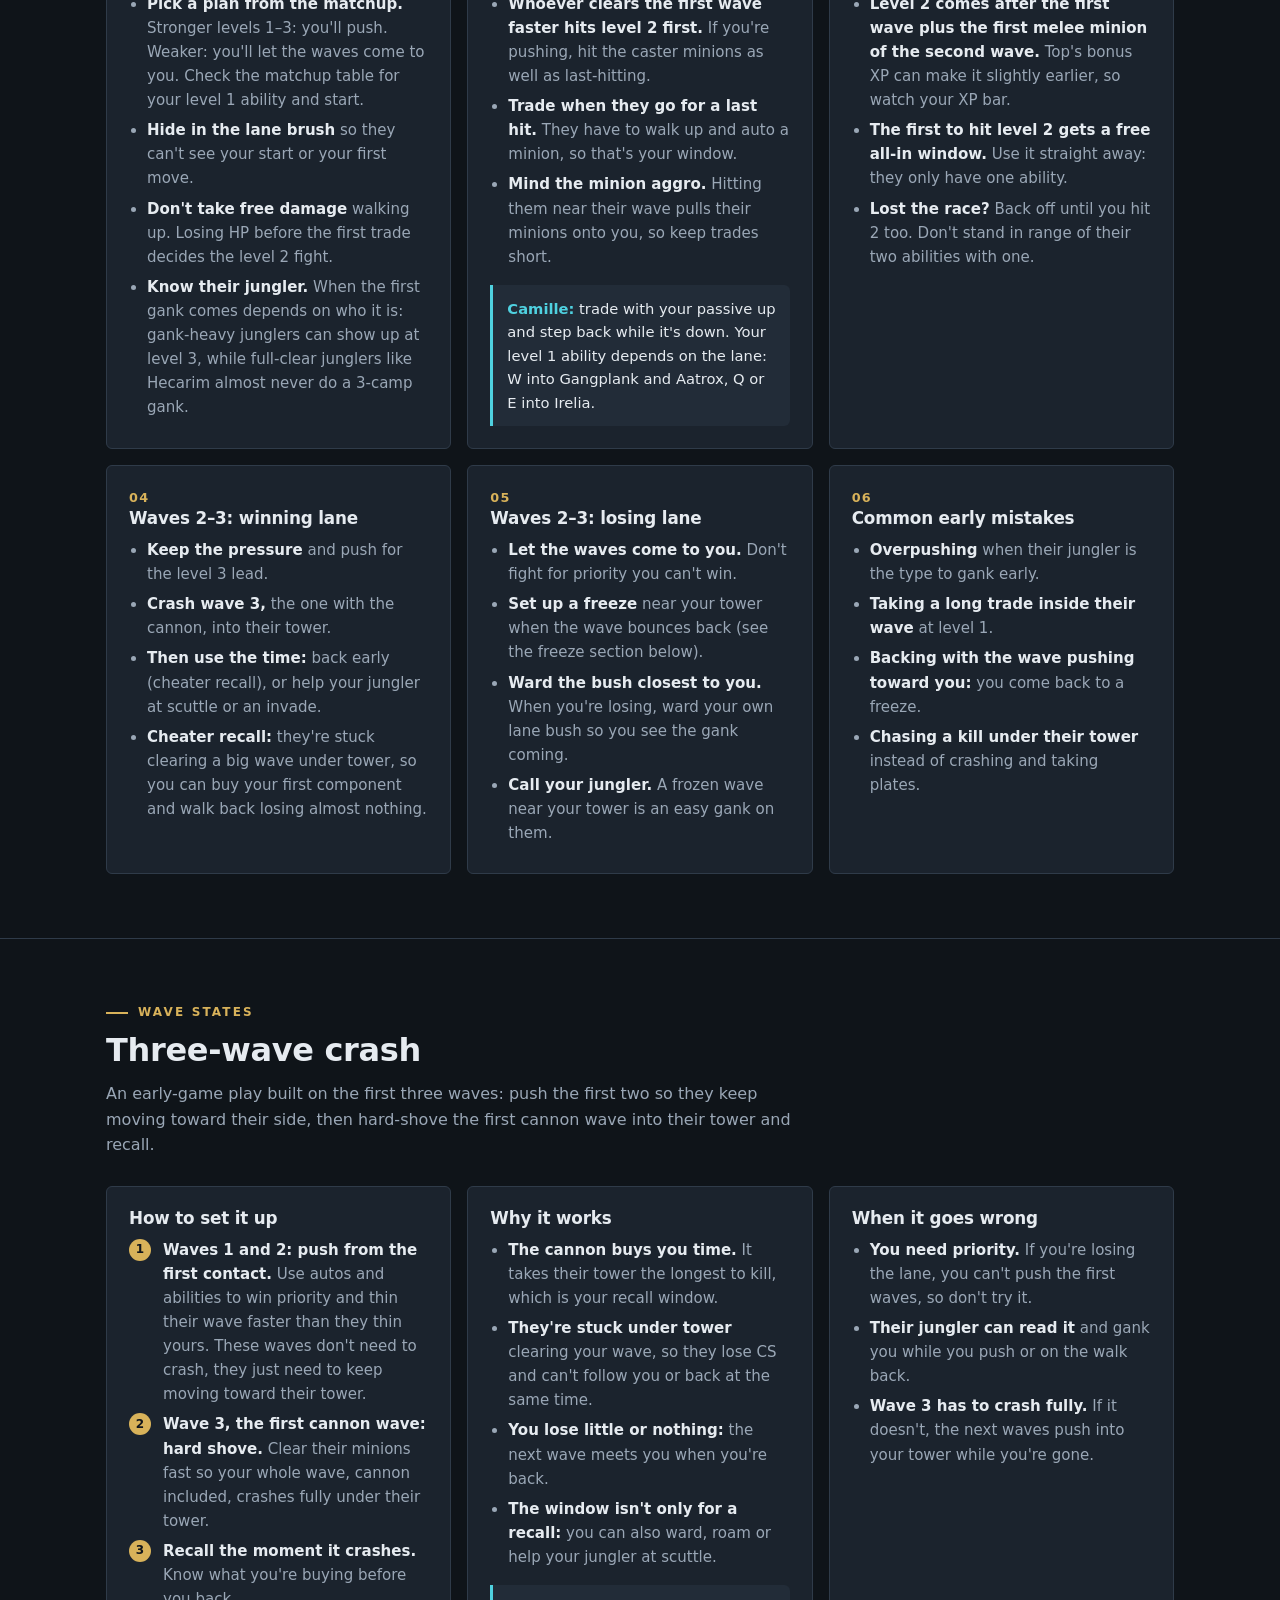
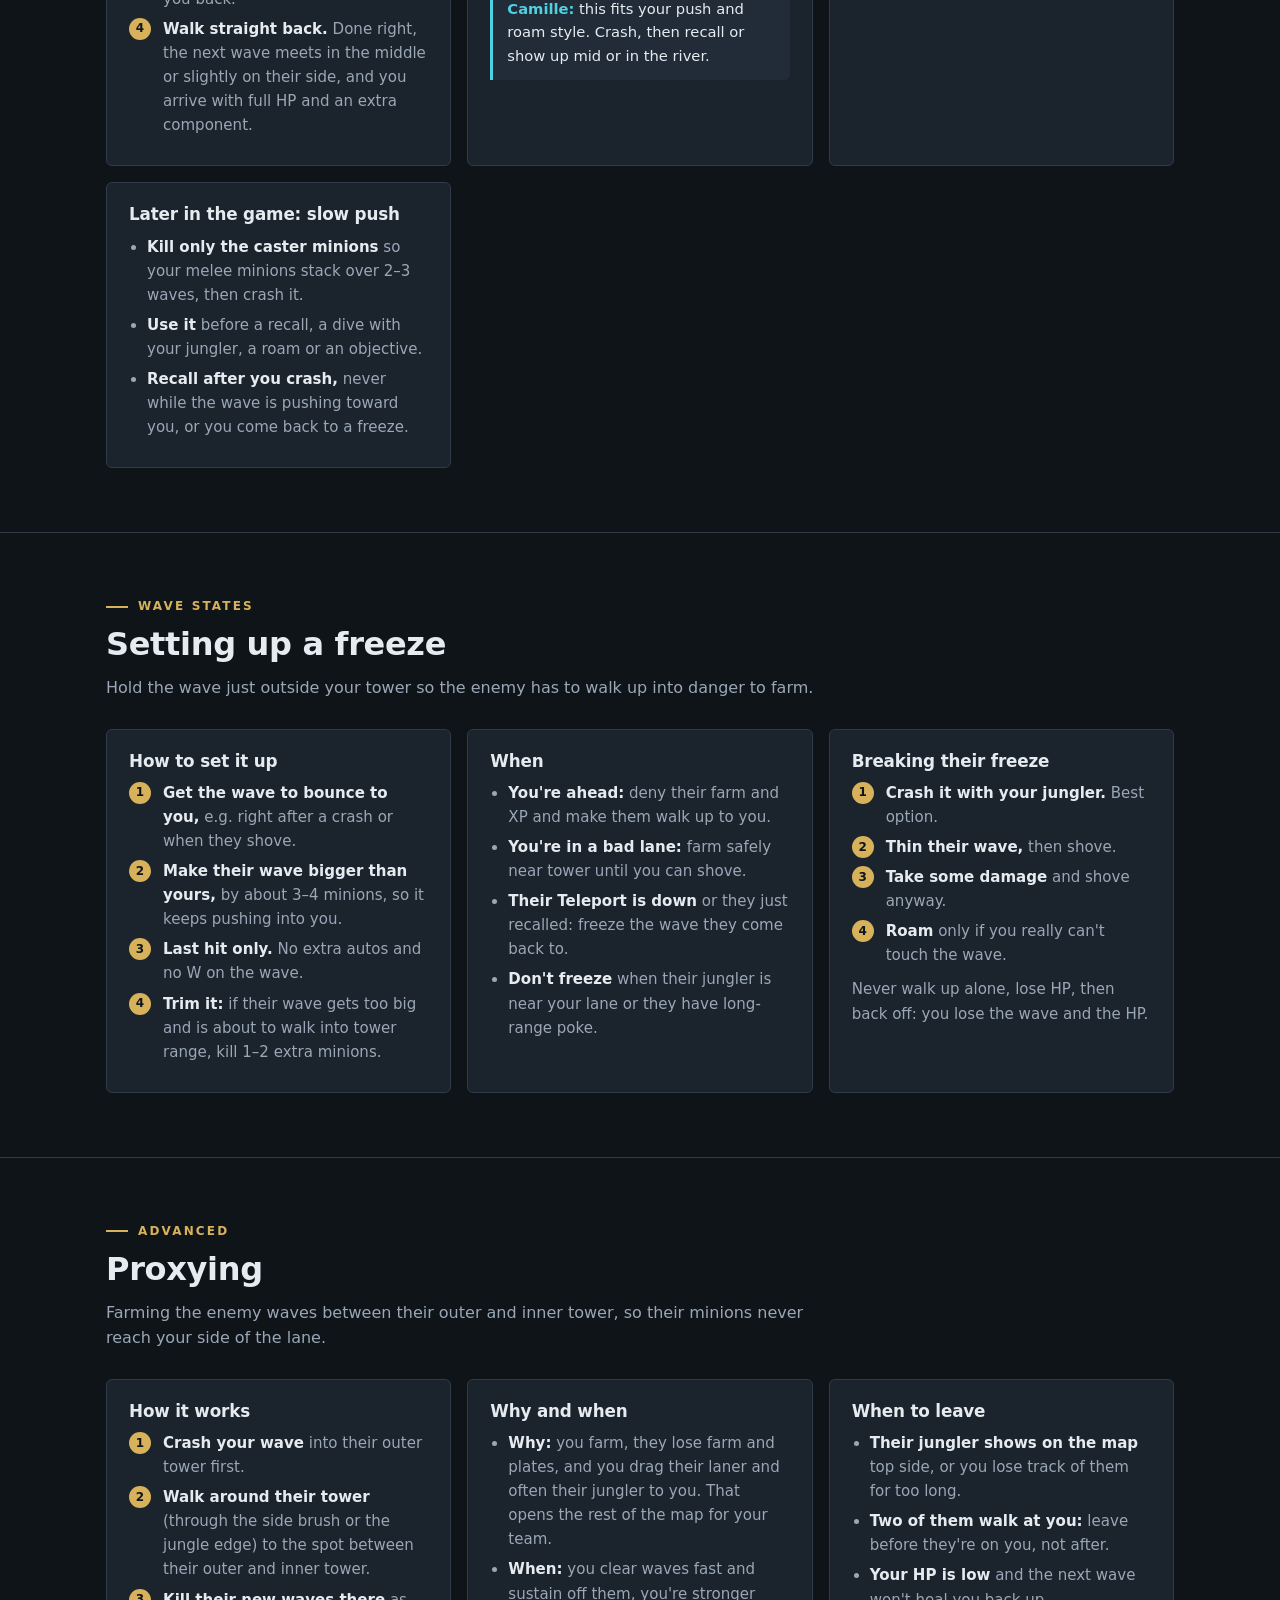
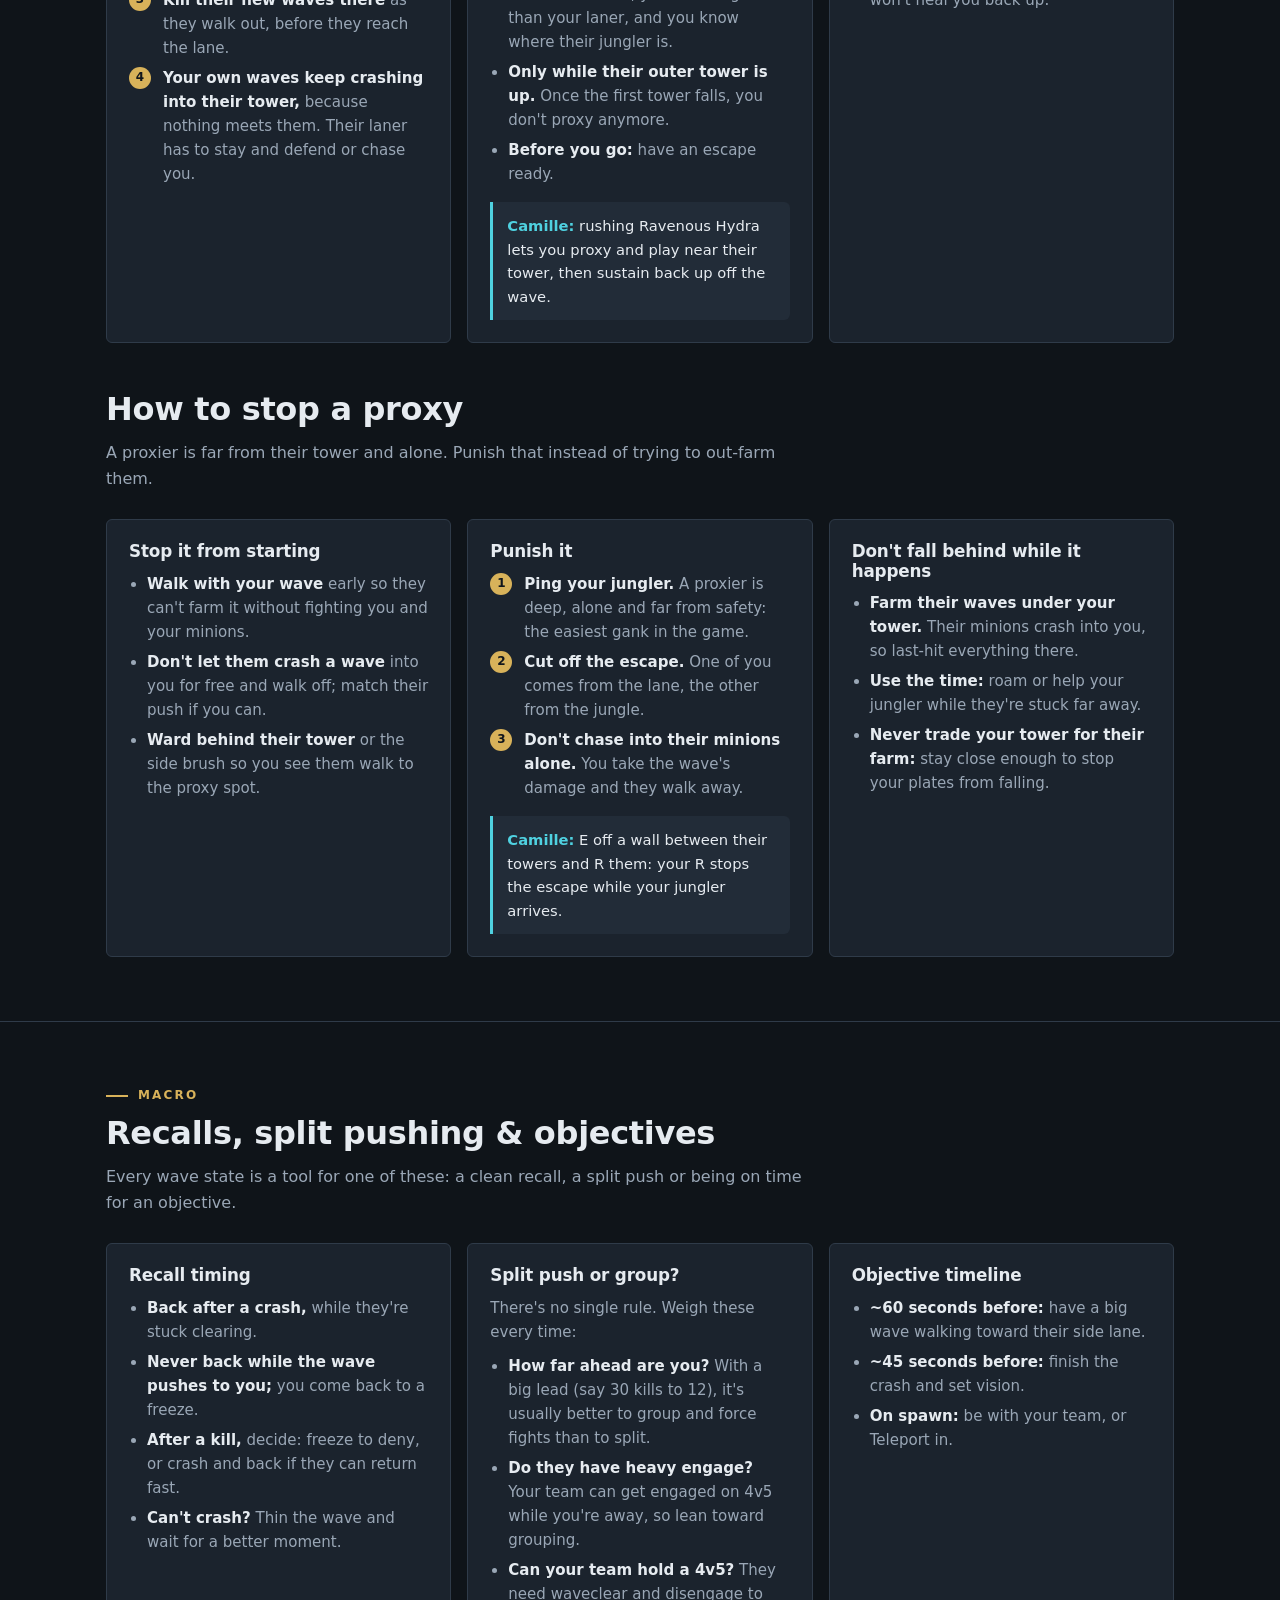
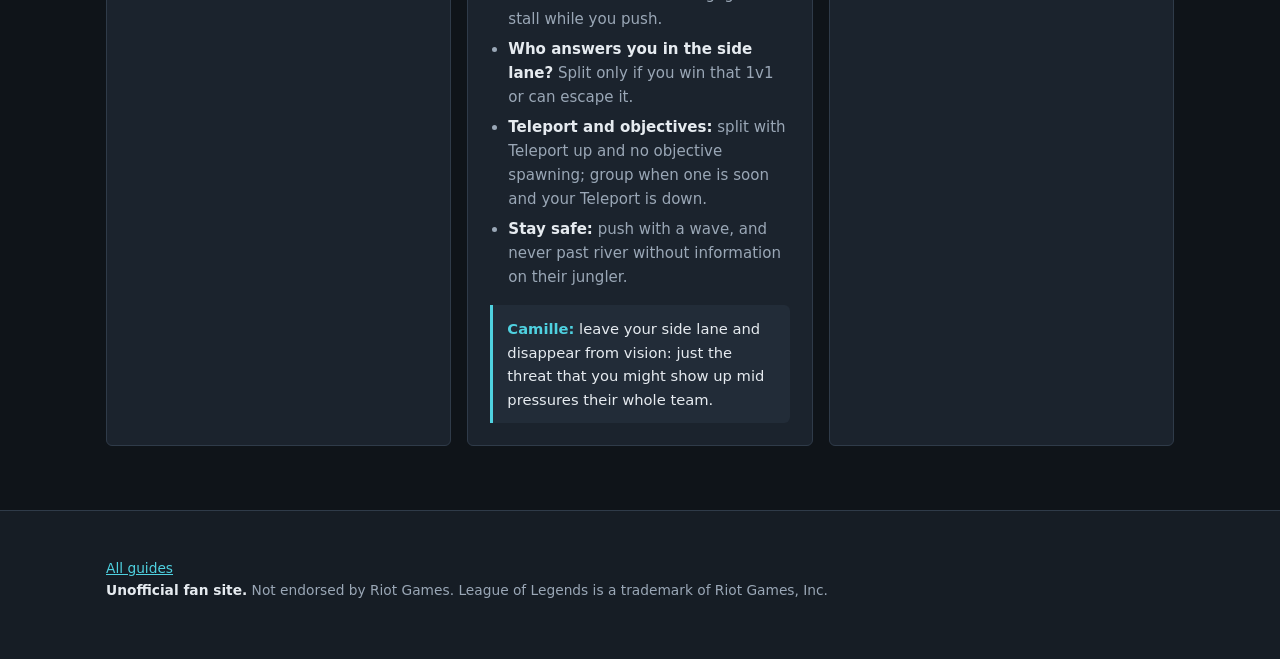
==== commit d1ad61a7: "Merge pull request #1 from bs1phc/redesign/multi-page-guides Split the guide into pages and redesign" ====
--- a/top-lane.html
+++ b/top-lane.html
@@ -1,5 +1,5 @@
 <!doctype html>
-<html lang="en">
+<html lang="en" data-theme="dark">
 <head>
 <meta charset="utf-8">
 <meta name="viewport" content="width=device-width, initial-scale=1">
@@ -24,7 +24,7 @@
   :root[data-theme="light"] {
     --bg: #eef1f5; --bg-2: #e3e8ee; --surface: #ffffff; --surface-2: #f4f6f9;
     --line: #d3dae3; --line-strong: #aeb9c7; --text: #18202a; --text-dim: #566375;
-    --accent: #a77a14; --accent-2: #0b8a99; --accent-ink: #ffffff;
+    --accent: #8a6410; --accent-2: #0a7382; --accent-ink: #ffffff;
     --shadow: 0 10px 30px rgba(20,30,45,.10);
     color-scheme: light;
   }
@@ -32,7 +32,7 @@
     :root:not([data-theme="dark"]) {
       --bg: #eef1f5; --bg-2: #e3e8ee; --surface: #ffffff; --surface-2: #f4f6f9;
       --line: #d3dae3; --line-strong: #aeb9c7; --text: #18202a; --text-dim: #566375;
-      --accent: #a77a14; --accent-2: #0b8a99; --accent-ink: #ffffff;
+      --accent: #8a6410; --accent-2: #0a7382; --accent-ink: #ffffff;
       --shadow: 0 10px 30px rgba(20,30,45,.10);
       color-scheme: light;
     }
@@ -91,26 +91,57 @@
   footer { border-top: 1px solid var(--line); padding: 32px 0 44px; color: var(--text-dim); font-size: .86rem; background: var(--bg-2); }
   footer ul { margin: 8px 0 0; padding-left: 18px; }
   footer b { color: var(--text); }
+  /* GUIDE_MENU_CSS_START */
+  .guides { position: relative; }
+  .guides summary { list-style: none; cursor: pointer; display: flex; align-items: center; gap: 7px; height: 36px; padding: 0 12px;
+    border: 1px solid var(--line); border-radius: var(--radius); background: var(--surface); color: var(--text); font-size: .88rem; font-weight: 600; }
+  .guides summary::-webkit-details-marker { display: none; }
+  .guides summary:hover, .guides[open] summary { border-color: var(--accent); }
+  .guides-menu { position: absolute; right: 0; top: calc(100% + 8px); min-width: 190px; padding: 6px; z-index: 60;
+    background: var(--surface); border: 1px solid var(--line-strong, var(--line)); border-radius: var(--radius); box-shadow: 0 12px 30px rgba(0,0,0,.3); }
+  .nav .guides-menu a { display: flex; align-items: center; gap: 10px; padding: 8px 10px; border-radius: 6px; color: var(--text); font-size: .9rem; }
+  .nav .guides-menu a:hover { background: var(--surface-2); color: var(--text); }
+  .nav .guides-menu a::before { content: ""; width: 8px; height: 8px; border-radius: 50%; background: var(--dot, var(--text-dim)); }
+  .nav .guides-menu a[aria-current] { color: var(--accent); font-weight: 700; }
+  .guides-menu hr { border: 0; border-top: 1px solid var(--line); margin: 4px 2px; }
+  @media (max-width: 760px) { .nav { gap: 10px; } .guides summary { padding: 0 10px; } .guides summary span { display: none; } }
+  /* On phones the hero already links to the top lane page, so free up the bar */
+  @media (max-width: 480px) { .topbar .nav a.nav-cta { display: none; } .brand { white-space: nowrap; } }
+  /* GUIDE_MENU_CSS_END */
+
+  .champ-links{display:flex;align-items:center;gap:6px}
+  .nav .champ-links a{display:grid;place-items:center;width:38px;height:38px;padding:0;border-radius:50%;transition:box-shadow .15s}
+  .champ-links img{display:block;width:32px;height:32px;border-radius:50%;box-shadow:0 0 0 1px var(--line-strong);transition:box-shadow .15s}
+  .nav .champ-links a:hover img{box-shadow:0 0 0 2px var(--text-dim)}
+  .nav .champ-links a[aria-current] img{box-shadow:0 0 0 2px var(--accent)}
+  .nav .champ-links a:focus-visible{outline:2px solid var(--accent-2);outline-offset:1px}
+  .nav a.all-guides{font-size:.88rem;white-space:nowrap}
+  @media (max-width:480px){.nav{gap:8px}.nav a.back{display:none}.champ-links{gap:2px}.nav .champ-links a{width:36px;height:36px}.champ-links img{width:30px;height:30px}}
+  @media (max-width:360px){.topbar .brand{font-size:0;gap:0}}
+  
+  html{scroll-padding-top:112px}
+  .subnav{position:sticky;top:57px;z-index:40;background:var(--bg);border-bottom:1px solid var(--line)}
+  .subnav .wrap{display:flex;gap:2px;overflow-x:auto;scrollbar-width:none}
+  .subnav a{padding:11px 13px;color:var(--text-dim);font-size:.93rem;font-weight:600;text-decoration:none;white-space:nowrap}
+  .subnav a:hover{color:var(--text)}
+  .subnav a:focus-visible{outline:2px solid var(--accent-2);outline-offset:-2px}
 </style>
+<script>try{var t=localStorage.getItem("guides-theme");if(t)document.documentElement.dataset.theme=t}catch(e){}</script>
 </head>
 <body>
 <header class="topbar">
   <div class="wrap">
     <a class="brand" href="./"><span class="brand-mark" aria-hidden="true"></span> STEEL SHADOW</a>
     <nav class="nav">
-      <a href="#season">2026 changes</a>
-      <a href="#first-waves">First waves</a>
-      <a href="#crash">Crash</a>
-      <a href="#freeze">Freeze</a>
-      <a href="#proxy">Proxy</a>
-      <a href="#macro">Recall &amp; split</a>
       <a class="back" href="./">← Camille guide</a>
+      <a class="all-guides" href="../hub/">All guides</a><div class="champ-links" role="group" aria-label="Switch champion guide"><a href="../camille-guide/" aria-label="Camille guide" title="Camille guide" aria-current="page"><img src="icons/camille.png" width="32" height="32" alt=""></a><a href="../riven-guide/" aria-label="Riven guide" title="Riven guide"><img src="icons/riven.png" width="32" height="32" alt=""></a><a href="../gwen-guide/" aria-label="Gwen guide" title="Gwen guide"><img src="icons/gwen.png" width="32" height="32" alt=""></a></div>
       <button class="icon-btn" id="themeToggle" type="button" aria-label="Toggle light and dark mode" title="Toggle theme">
         <svg width="18" height="18" viewBox="0 0 24 24" fill="none" stroke="currentColor" stroke-width="2" stroke-linecap="round"><circle cx="12" cy="12" r="4.5"/><path d="M12 2v2.5M12 19.5V22M2 12h2.5M19.5 12H22M4.9 4.9l1.8 1.8M17.3 17.3l1.8 1.8M4.9 19.1l1.8-1.8M17.3 6.7l1.8-1.8"/></svg>
       </button>
     </nav>
   </div>
 </header>
+<nav class="subnav" aria-label="Page sections"><div class="wrap"><a href="#season">2026 changes</a><a href="#first-waves">First waves</a><a href="#crash">Crash</a><a href="#freeze">Freeze</a><a href="#proxy">Proxy</a><a href="#macro">Recall &amp; split</a></div></nav>
 
 <main>
   <section class="hero">
@@ -427,21 +458,21 @@
 
 <footer>
   <div class="wrap">
-    <p><b>Unofficial fan site.</b> Not endorsed by Riot Games. League of Legends is a trademark of Riot Games, Inc.</p>
+    <p><a href="../hub/">All guides</a><br><b>Unofficial fan site.</b> Not endorsed by Riot Games. League of Legends is a trademark of Riot Games, Inc.</p>
   </div>
 </footer>
 
 <script>
 (function () {
   let saved = null;
-  try { saved = localStorage.getItem("camille-theme"); } catch (e) {}
+  try { saved = localStorage.getItem("guides-theme"); } catch (e) {}
   if (saved) document.documentElement.dataset.theme = saved;
   document.getElementById("themeToggle").addEventListener("click", () => {
     const current = document.documentElement.dataset.theme ||
       (matchMedia("(prefers-color-scheme: light)").matches ? "light" : "dark");
     const next = current === "light" ? "dark" : "light";
     document.documentElement.dataset.theme = next;
-    try { localStorage.setItem("camille-theme", next); } catch (e) {}
+    try { localStorage.setItem("guides-theme", next); } catch (e) {}
   });
 })();
 </script>
